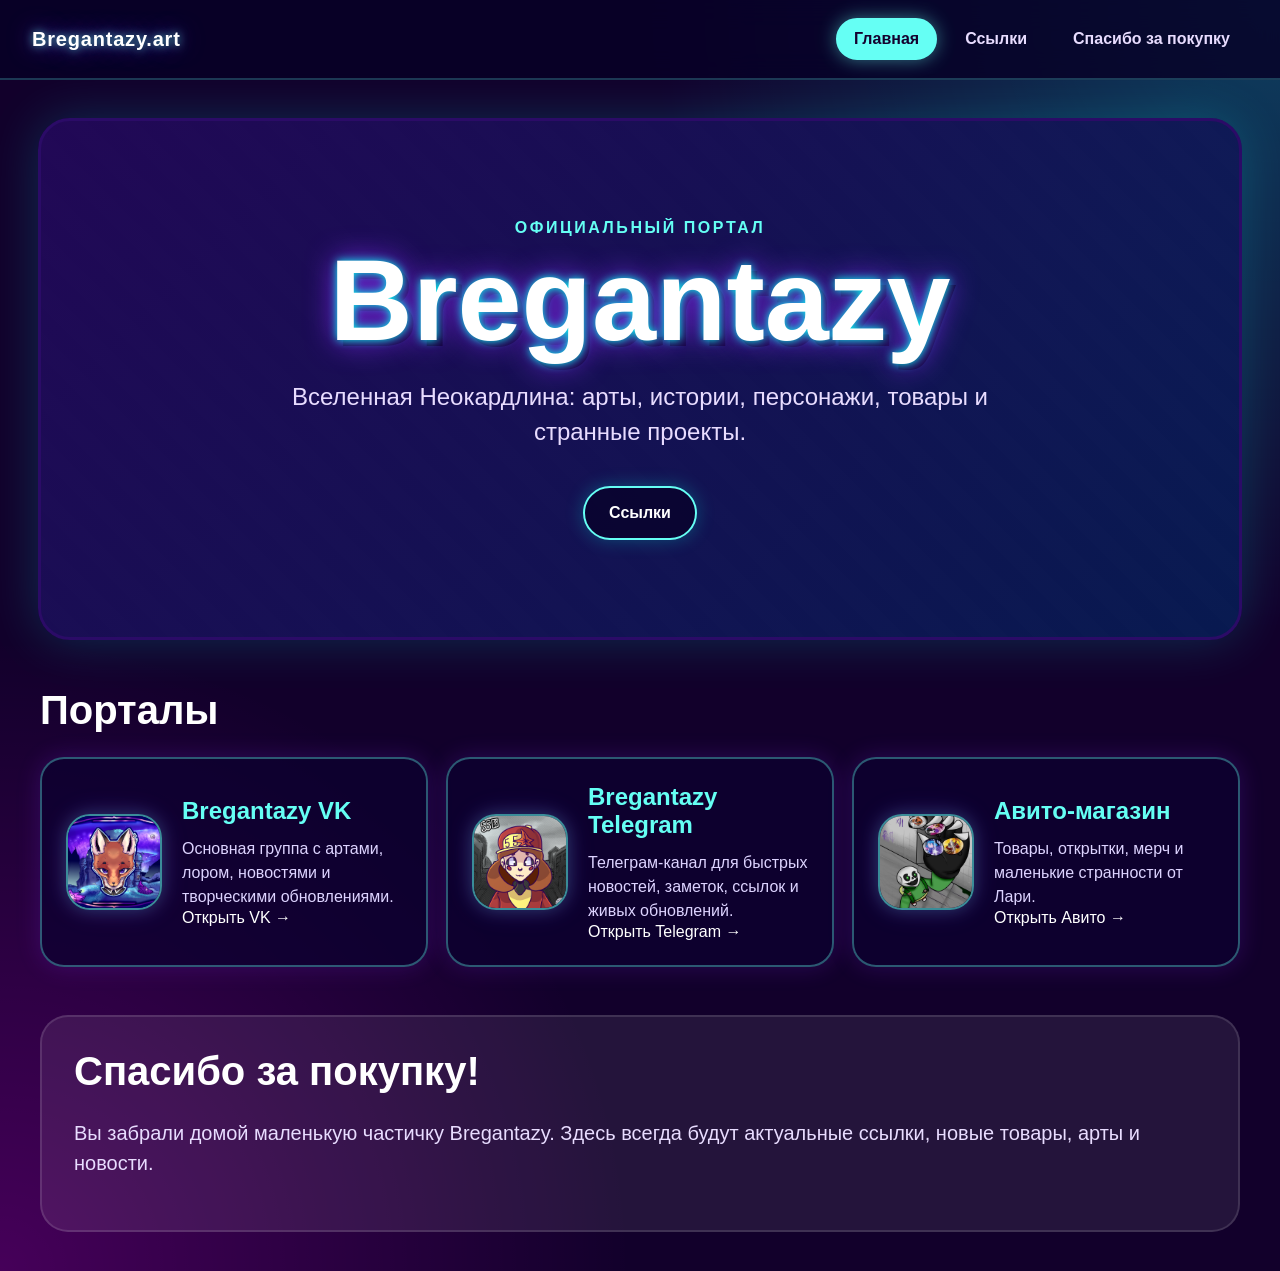
==== index.html @ 3dab78cf "Add site files" ====
<!DOCTYPE html>
<html lang="ru">
<head>
  <meta charset="UTF-8" />
  <meta name="viewport" content="width=device-width, initial-scale=1.0" />

  <title>Bregantazy.art</title>

  <link rel="stylesheet" href="style.css" />
</head>
<body>
    <header class="site-header">
  <a href="/" class="site-logo">Bregantazy.art</a>

  <nav class="site-nav" aria-label="Главная навигация">
  <a href="/" class="nav-link" data-page="home">Главная</a>
  <a href="/links/" class="nav-link" data-page="links">Ссылки</a>
  <a href="/thanks/" class="nav-link" data-page="thanks">Спасибо за покупку</a>
</nav>
</header>
  <main class="page">
    <section class="hero">
      <div class="hero-content">
        <p class="eyebrow">Официальный портал</p>

        <h1>Bregantazy</h1>

        <p class="subtitle">
          Вселенная Неокардлина: арты, истории, персонажи, товары и странные проекты.
        </p>

            <div class="buttons">
  <!--<a href="/almanac/" class="button primary">Открыть Альманах</a>-->
  <a href="/links/" class="button">Ссылки</a>
</div>
        </div>
      </div>
    </section>

    <section class="links-section">
      <h2>Порталы</h2>

      <div class="cards">
  <!-- Активные ссылки -->

  <a
    href="https://vk.com/bregantazy"
    class="card link-card"
    target="_blank"
    rel="noopener noreferrer"
  >
    <img
      src="/images/groups/bregantazy-vk.png"
      alt="Аватар группы Bregantazy VK"
      class="link-card-image"
      loading="lazy"
    />

    <div class="link-card-content">
      <h3>Bregantazy VK</h3>
      <p>Основная группа с артами, лором, новостями и творческими обновлениями.</p>
      <span class="card-action">Открыть VK →</span>
    </div>
  </a>

  <a
    href="https://t.me/bregantazy"
    class="card link-card"
    target="_blank"
    rel="noopener noreferrer"
  >
    <img
      src="/images/groups/bregantazy-tg.png"
      alt="Аватар Telegram-канала Bregantazy"
      class="link-card-image"
      loading="lazy"
    />

    <div class="link-card-content">
      <h3>Bregantazy Telegram</h3>
      <p>Телеграм-канал для быстрых новостей, заметок, ссылок и живых обновлений.</p>
      <span class="card-action">Открыть Telegram →</span>
    </div>
  </a>

  <a
    href="https://www.avito.ru/brands/e5639e336e773d61bfe0cb38af3a7798"
    class="card link-card"
    target="_blank"
    rel="noopener noreferrer"
  >
    <img
      src="/images/groups/avito-shop.png"
      alt="Аватар магазина на Авито"
      class="link-card-image"
      loading="lazy"
    />

    <div class="link-card-content">
      <h3>Авито-магазин</h3>
      <p>Товары, открытки, мерч и маленькие странности от Лари.</p>
      <span class="card-action">Открыть Авито →</span>
    </div>
  </a>

  <!--
    Будущие ссылки.
    Пока закомментированы, чтобы не отображались на сайте.

  <a href="#" class="card link-card">
    <img
      src="/images/groups/fond-tayna.png"
      alt="Аватар Фонда Тайна"
      class="link-card-image"
      loading="lazy"
    />

    <div class="link-card-content">
      <h3>Фонд Тайна</h3>
      <p>Архив аномалий, объектов, дел и полустёртых документов.</p>
      <span class="card-action">Скоро →</span>
    </div>
  </a>

  <a href="#" class="card link-card">
    <img
      src="/images/groups/pidjers-club.png"
      alt="Аватар The Pidjer’s Club"
      class="link-card-image"
      loading="lazy"
    />

    <div class="link-card-content">
      <h3>The Pidjer’s Club</h3>
      <p>Разборы игр, фильмов, сериалов и аниме в рисовательном стиле.</p>
      <span class="card-action">Скоро →</span>
    </div>
  </a>

  <a href="#" class="card link-card">
    <img
      src="/images/groups/nightmare-wanderer.png"
      alt="Аватар Блуждающего в Кошмаре"
      class="link-card-image"
      loading="lazy"
    />

    <div class="link-card-content">
      <h3>Блуждающий в Кошмаре</h3>
      <p>Философские записи, мысли, дневники и путь Странника.</p>
      <span class="card-action">Скоро →</span>
    </div>
  </a>

  <a href="#" class="card link-card">
    <img
      src="/images/groups/corridor-404.png"
      alt="Аватар Коридора 404"
      class="link-card-image"
      loading="lazy"
    />

    <div class="link-card-content">
      <h3>Коридор 404</h3>
      <p>Будущая цикличная визуальная новелла с выборами, комнатами и тайнами.</p>
      <span class="card-action">Скоро →</span>
    </div>
  </a>
  -->
</div>
    </section>

    <section class="thanks">
      <h2>Спасибо за покупку!</h2>
      <p>
        Вы забрали домой маленькую частичку Bregantazy. Здесь всегда будут актуальные ссылки,
        новые товары, арты и новости.
      </p>
    </section>
  </main>

  <script src="script.js"></script>
</body>
</html>
---- style.css ----
* {
  box-sizing: border-box;
}

body {
  margin: 0;
  font-family: Arial, sans-serif;
  color: #ffffff;
  background:
    radial-gradient(circle at top right, rgba(0, 255, 255, 0.25), transparent 35%),
    radial-gradient(circle at bottom left, rgba(255, 0, 255, 0.22), transparent 35%),
    #12002b;
}

a {
  color: inherit;
  text-decoration: none;
}
.site-header {
  position: sticky;
  top: 0;
  z-index: 100;

  display: flex;
  align-items: center;
  justify-content: space-between;
  gap: 24px;

  padding: 18px 32px;
  background: rgba(7, 0, 39, 0.82);
  border-bottom: 2px solid rgba(101, 255, 244, 0.22);
  backdrop-filter: blur(14px);
}

.site-logo {
  font-size: 20px;
  font-weight: 900;
  color: #ffffff;
  letter-spacing: 0.04em;
  text-shadow:
    0 0 10px rgba(101, 255, 244, 0.8),
    0 0 24px rgba(139, 44, 255, 0.7);
}

.site-nav {
  display: flex;
  align-items: center;
  flex-wrap: wrap;
  gap: 10px;
}

.nav-link {
  padding: 10px 16px;
  border: 2px solid transparent;
  border-radius: 999px;

  color: #e8dcff;
  font-weight: 700;

  transition:
    background 0.2s,
    border-color 0.2s,
    color 0.2s,
    transform 0.2s;
}

.nav-link:hover {
  transform: translateY(-2px);
  border-color: rgba(101, 255, 244, 0.65);
  background: rgba(101, 255, 244, 0.1);
}

.nav-link.active {
  background: #65fff4;
  color: #14002e;
  border-color: #65fff4;
  box-shadow: 0 0 18px rgba(101, 255, 244, 0.45);
}
.page {
  min-height: 100vh;
  padding: clamp(16px, 3vw, 40px);
}

.hero {
  min-height: clamp(420px, 58vh, 680px);
  display: flex;
  align-items: center;
  justify-content: center;

  padding: clamp(36px, 6vw, 90px) 24px;

  border: 3px solid #2b0b67;
  border-radius: 32px;

  background:
    linear-gradient(135deg, rgba(34, 8, 88, 0.95), rgba(6, 29, 85, 0.88)),
    repeating-linear-gradient(
      45deg,
      transparent,
      transparent 18px,
      rgba(255, 255, 255, 0.04) 18px,
      rgba(255, 255, 255, 0.04) 36px
    );

  box-shadow: 0 0 50px rgba(0, 255, 255, 0.18);
}

.hero-content {
  width: min(100%, 980px);
  text-align: center;
}

.eyebrow {
  margin: 0 0 12px;
  color: #65fff4;
  text-transform: uppercase;
  letter-spacing: 0.16em;
  font-weight: 700;
}

h1 {
  margin: 0;
  font-size: clamp(56px, 9vw, 120px);
  line-height: 0.9;
  color: #ffffff;
  text-shadow:
    0 0 10px #00fff0,
    0 0 30px #8b2cff,
    6px 6px 0 #09002d;
}

.subtitle {
  margin: 28px auto 0;
  max-width: 760px;
  font-size: 24px;
  line-height: 1.45;
  color: #e8dcff;
}

.buttons {
  margin-top: 36px;
  display: flex;
  justify-content: center;
  flex-wrap: wrap;
  gap: 16px;
}

.button {
  padding: 16px 24px;
  border: 2px solid #65fff4;
  border-radius: 999px;
  background: rgba(7, 0, 39, 0.75);
  color: #ffffff;
  font-weight: 700;
  box-shadow: 0 0 18px rgba(0, 255, 240, 0.25);
  transition: transform 0.2s, background 0.2s;
}

.button:hover {
  transform: translateY(-3px);
  background: rgba(101, 255, 244, 0.15);
}

.button.primary {
  background: #65fff4;
  color: #14002e;
}

.links-section,
.thanks {
  max-width: 1200px;
  margin: 48px auto 0;
}

h2 {
  font-size: 40px;
  margin: 0 0 24px;
}

.cards {
  display: grid;
  grid-template-columns: repeat(auto-fit, minmax(260px, 1fr));
  gap: 18px;
}

.card {
  min-height: 170px;
  padding: 24px;
  border: 2px solid rgba(101, 255, 244, 0.35);
  border-radius: 24px;
  background: rgba(12, 0, 48, 0.72);
  box-shadow: 0 0 24px rgba(139, 44, 255, 0.2);
  transition: transform 0.2s, border-color 0.2s;
}

.card:hover {
  transform: translateY(-5px);
  border-color: #65fff4;
}

.card h3 {
  margin: 0 0 12px;
  color: #65fff4;
  font-size: 24px;
}

.card p {
  margin: 0;
  color: #ddd3ff;
  line-height: 1.5;
}

.thanks {
  padding: 32px;
  border-radius: 28px;
  background: rgba(255, 255, 255, 0.08);
  border: 2px solid rgba(255, 255, 255, 0.12);
}

.thanks p {
  font-size: 20px;
  line-height: 1.5;
  color: #e8dcff;
}

@media (max-width: 700px) {
  .page {
    padding: 16px;
  }

  .subtitle {
    font-size: 18px;
  }

  h2 {
    font-size: 32px;
  }

}
  .small-hero {
  min-height: 45vh;
}

.small-hero h1 {
  font-size: clamp(48px, 8vw, 100px);
}
.thank-you-page {
  max-width: 900px;
}

.thank-you-page p + p {
  margin-top: 18px;
}
@media (max-width: 700px) {
  .site-header {
    align-items: flex-start;
    flex-direction: column;
    padding: 16px;
  }

  .site-nav {
    width: 100%;
  }

  .nav-link {
    font-size: 14px;
    padding: 9px 12px;
  }
}
.almanac-section {
  max-width: 1200px;
  margin: 48px auto 0;
}

.section-head {
  display: flex;
  align-items: end;
  justify-content: space-between;
  gap: 24px;
  margin-bottom: 24px;
}

.section-head p {
  margin: 0;
  color: #ddd3ff;
  font-size: 18px;
}

.search-input {
  width: min(100%, 360px);
  padding: 14px 18px;
  border: 2px solid rgba(101, 255, 244, 0.45);
  border-radius: 999px;
  outline: none;

  background: rgba(7, 0, 39, 0.72);
  color: #ffffff;
  font-size: 16px;
  font-weight: 700;

  box-shadow: 0 0 18px rgba(0, 255, 240, 0.12);
}

.search-input::placeholder {
  color: rgba(232, 220, 255, 0.65);
}

.search-input:focus {
  border-color: #65fff4;
  box-shadow: 0 0 24px rgba(101, 255, 244, 0.28);
}

.almanac-grid {
  display: grid;
  grid-template-columns: repeat(auto-fit, minmax(280px, 1fr));
  gap: 18px;
}

.almanac-card {
  min-height: 260px;
  padding: 24px;
  border: 2px solid rgba(101, 255, 244, 0.35);
  border-radius: 26px;

  background:
    linear-gradient(160deg, rgba(18, 0, 62, 0.94), rgba(39, 7, 91, 0.76)),
    rgba(12, 0, 48, 0.72);

  box-shadow:
    0 0 28px rgba(139, 44, 255, 0.18),
    inset 0 0 22px rgba(101, 255, 244, 0.04);

  transition:
    transform 0.2s,
    border-color 0.2s,
    box-shadow 0.2s;
}

.almanac-card:hover {
  transform: translateY(-5px);
  border-color: #65fff4;
  box-shadow:
    0 0 34px rgba(101, 255, 244, 0.2),
    0 0 30px rgba(139, 44, 255, 0.18);
}

.card-topline {
  display: flex;
  justify-content: space-between;
  gap: 12px;
  margin-bottom: 18px;

  color: #65fff4;
  font-size: 13px;
  font-weight: 900;
  text-transform: uppercase;
  letter-spacing: 0.08em;
}

.almanac-card h3 {
  margin: 0 0 14px;
  font-size: 28px;
  color: #ffffff;
}

.almanac-card p {
  margin: 0;
  color: #ddd3ff;
  line-height: 1.55;
}

.tags {
  display: flex;
  flex-wrap: wrap;
  gap: 8px;
  margin-top: 22px;
}

.tag {
  padding: 7px 10px;
  border-radius: 999px;
  background: rgba(101, 255, 244, 0.12);
  border: 1px solid rgba(101, 255, 244, 0.35);
  color: #bffffa;
  font-size: 13px;
  font-weight: 700;
}

.error-message {
  padding: 24px;
  border: 2px solid rgba(255, 100, 160, 0.45);
  border-radius: 20px;
  background: rgba(80, 0, 45, 0.45);
  color: #ffd7e8;
}

@media (max-width: 700px) {
  .section-head {
    align-items: stretch;
    flex-direction: column;
  }

  .search-input {
    width: 100%;
  }
}
.link-card {
  display: grid;
  grid-template-columns: 96px 1fr;
  align-items: center;
  gap: 20px;
}

.link-card-image {
  width: 96px;
  height: 96px;
  border-radius: 24px;
  object-fit: cover;

  border: 2px solid rgba(101, 255, 244, 0.55);
  background: rgba(7, 0, 39, 0.72);

  box-shadow:
    0 0 18px rgba(101, 255, 244, 0.22),
    0 0 28px rgba(139, 44, 255, 0.18);
}

.link-card-content h3 {
  margin-top: 0;
}

@media (max-width: 700px) {
  .link-card {
    grid-template-columns: 1fr;
    text-align: center;
    justify-items: center;
  }

  .link-card-image {
    width: 112px;
    height: 112px;
  }
}
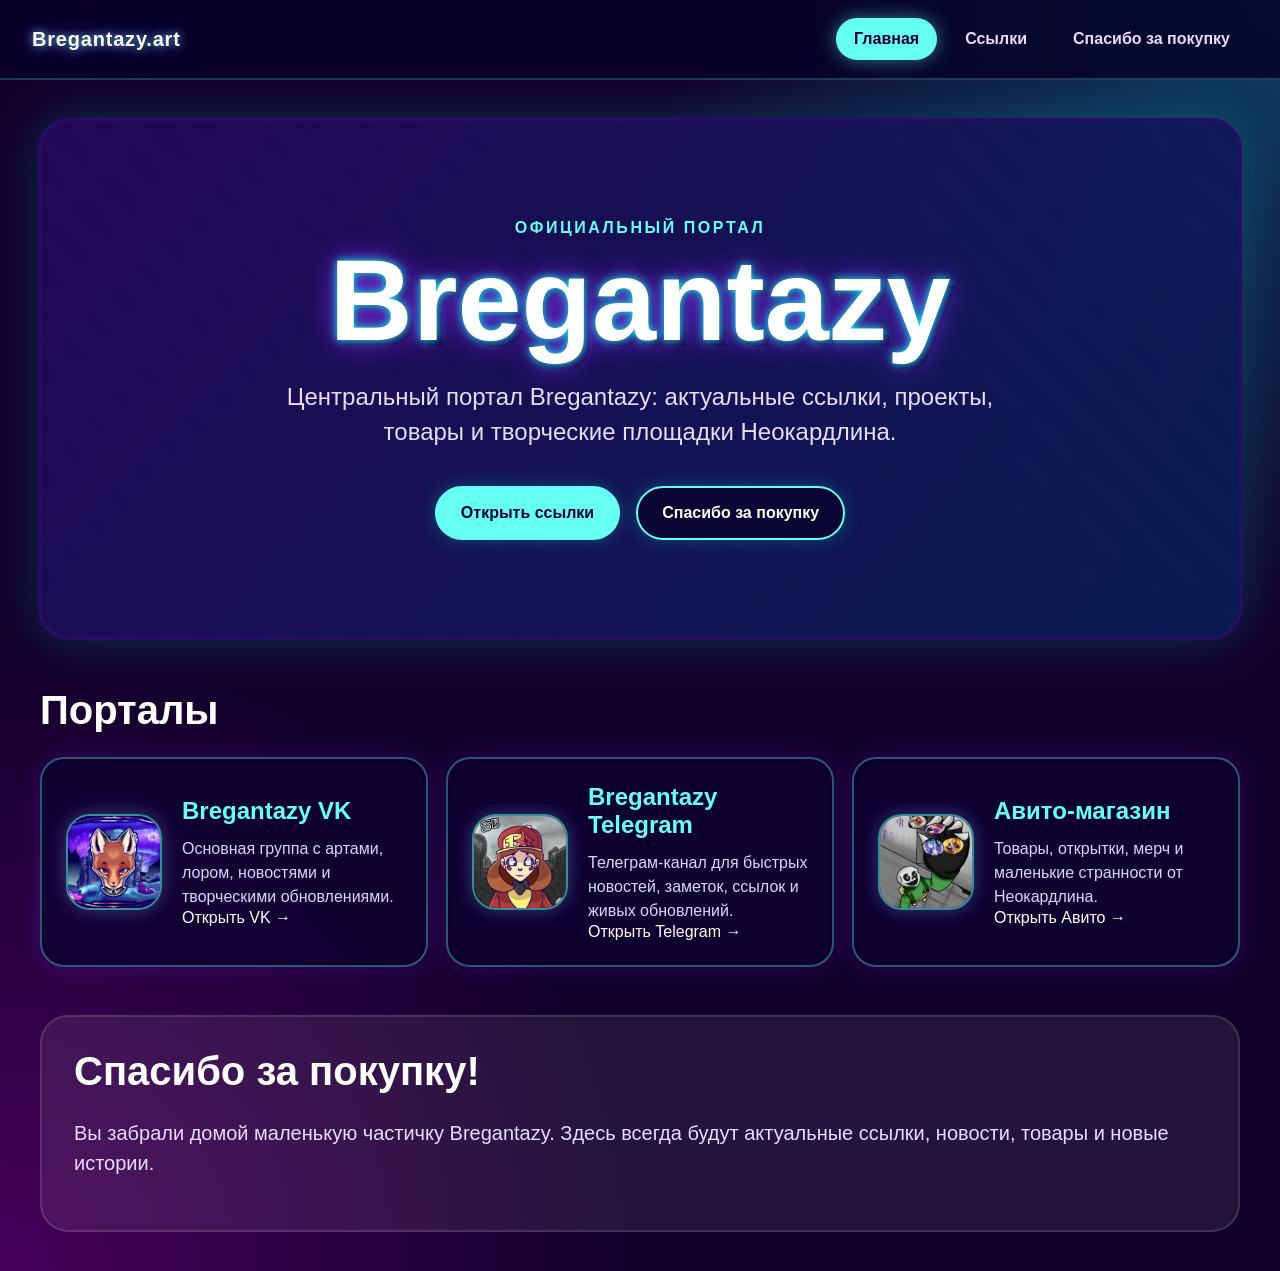
==== commit fa105d6e: "Fix1" ====
--- a/index.html
+++ b/index.html
@@ -9,15 +9,16 @@
   <link rel="stylesheet" href="style.css" />
 </head>
 <body>
-    <header class="site-header">
-  <a href="/" class="site-logo">Bregantazy.art</a>
+  <header class="site-header">
+    <a href="./" class="site-logo">Bregantazy.art</a>
 
-  <nav class="site-nav" aria-label="Главная навигация">
-  <a href="/" class="nav-link" data-page="home">Главная</a>
-  <a href="/links/" class="nav-link" data-page="links">Ссылки</a>
-  <a href="/thanks/" class="nav-link" data-page="thanks">Спасибо за покупку</a>
-</nav>
-</header>
+    <nav class="site-nav" aria-label="Главная навигация">
+      <a href="./" class="nav-link" data-page="home">Главная</a>
+      <a href="links/" class="nav-link" data-page="links">Ссылки</a>
+      <a href="thanks/" class="nav-link" data-page="thanks">Спасибо за покупку</a>
+    </nav>
+  </header>
+
   <main class="page">
     <section class="hero">
       <div class="hero-content">
@@ -26,13 +27,12 @@
         <h1>Bregantazy</h1>
 
         <p class="subtitle">
-          Вселенная Неокардлина: арты, истории, персонажи, товары и странные проекты.
+          Центральный портал Bregantazy: актуальные ссылки, проекты, товары и творческие площадки Неокардлина.
         </p>
 
-            <div class="buttons">
-  <!--<a href="/almanac/" class="button primary">Открыть Альманах</a>-->
-  <a href="/links/" class="button">Ссылки</a>
-</div>
+        <div class="buttons">
+          <a href="links/" class="button primary">Открыть ссылки</a>
+          <a href="thanks/" class="button">Спасибо за покупку</a>
         </div>
       </div>
     </section>
@@ -41,140 +41,74 @@
       <h2>Порталы</h2>
 
       <div class="cards">
-  <!-- Активные ссылки -->
+        <a
+          href="https://vk.com/bregantazy"
+          class="card link-card"
+          target="_blank"
+          rel="noopener noreferrer"
+        >
+          <img
+            src="images/groups/bregantazy-vk.png"
+            alt="Аватар группы Bregantazy VK"
+            class="link-card-image"
+            loading="lazy"
+          />
 
-  <a
-    href="https://vk.com/bregantazy"
-    class="card link-card"
-    target="_blank"
-    rel="noopener noreferrer"
-  >
-    <img
-      src="/images/groups/bregantazy-vk.png"
-      alt="Аватар группы Bregantazy VK"
-      class="link-card-image"
-      loading="lazy"
-    />
+          <div class="link-card-content">
+            <h3>Bregantazy VK</h3>
+            <p>Основная группа с артами, лором, новостями и творческими обновлениями.</p>
+            <span class="card-action">Открыть VK →</span>
+          </div>
+        </a>
 
-    <div class="link-card-content">
-      <h3>Bregantazy VK</h3>
-      <p>Основная группа с артами, лором, новостями и творческими обновлениями.</p>
-      <span class="card-action">Открыть VK →</span>
-    </div>
-  </a>
+        <a
+          href="https://t.me/bregantazy"
+          class="card link-card"
+          target="_blank"
+          rel="noopener noreferrer"
+        >
+          <img
+            src="images/groups/bregantazy-tg.png"
+            alt="Аватар Telegram-канала Bregantazy"
+            class="link-card-image"
+            loading="lazy"
+          />
 
-  <a
-    href="https://t.me/bregantazy"
-    class="card link-card"
-    target="_blank"
-    rel="noopener noreferrer"
-  >
-    <img
-      src="/images/groups/bregantazy-tg.png"
-      alt="Аватар Telegram-канала Bregantazy"
-      class="link-card-image"
-      loading="lazy"
-    />
+          <div class="link-card-content">
+            <h3>Bregantazy Telegram</h3>
+            <p>Телеграм-канал для быстрых новостей, заметок, ссылок и живых обновлений.</p>
+            <span class="card-action">Открыть Telegram →</span>
+          </div>
+        </a>
 
-    <div class="link-card-content">
-      <h3>Bregantazy Telegram</h3>
-      <p>Телеграм-канал для быстрых новостей, заметок, ссылок и живых обновлений.</p>
-      <span class="card-action">Открыть Telegram →</span>
-    </div>
-  </a>
+        <a
+          href="https://www.avito.ru/brands/e5639e336e773d61bfe0cb38af3a7798"
+          class="card link-card"
+          target="_blank"
+          rel="noopener noreferrer"
+        >
+          <img
+            src="images/groups/avito-shop.png"
+            alt="Аватар магазина на Авито"
+            class="link-card-image"
+            loading="lazy"
+          />
 
-  <a
-    href="https://www.avito.ru/brands/e5639e336e773d61bfe0cb38af3a7798"
-    class="card link-card"
-    target="_blank"
-    rel="noopener noreferrer"
-  >
-    <img
-      src="/images/groups/avito-shop.png"
-      alt="Аватар магазина на Авито"
-      class="link-card-image"
-      loading="lazy"
-    />
-
-    <div class="link-card-content">
-      <h3>Авито-магазин</h3>
-      <p>Товары, открытки, мерч и маленькие странности от Лари.</p>
-      <span class="card-action">Открыть Авито →</span>
-    </div>
-  </a>
-
-  <!--
-    Будущие ссылки.
-    Пока закомментированы, чтобы не отображались на сайте.
-
-  <a href="#" class="card link-card">
-    <img
-      src="/images/groups/fond-tayna.png"
-      alt="Аватар Фонда Тайна"
-      class="link-card-image"
-      loading="lazy"
-    />
-
-    <div class="link-card-content">
-      <h3>Фонд Тайна</h3>
-      <p>Архив аномалий, объектов, дел и полустёртых документов.</p>
-      <span class="card-action">Скоро →</span>
-    </div>
-  </a>
-
-  <a href="#" class="card link-card">
-    <img
-      src="/images/groups/pidjers-club.png"
-      alt="Аватар The Pidjer’s Club"
-      class="link-card-image"
-      loading="lazy"
-    />
-
-    <div class="link-card-content">
-      <h3>The Pidjer’s Club</h3>
-      <p>Разборы игр, фильмов, сериалов и аниме в рисовательном стиле.</p>
-      <span class="card-action">Скоро →</span>
-    </div>
-  </a>
-
-  <a href="#" class="card link-card">
-    <img
-      src="/images/groups/nightmare-wanderer.png"
-      alt="Аватар Блуждающего в Кошмаре"
-      class="link-card-image"
-      loading="lazy"
-    />
-
-    <div class="link-card-content">
-      <h3>Блуждающий в Кошмаре</h3>
-      <p>Философские записи, мысли, дневники и путь Странника.</p>
-      <span class="card-action">Скоро →</span>
-    </div>
-  </a>
-
-  <a href="#" class="card link-card">
-    <img
-      src="/images/groups/corridor-404.png"
-      alt="Аватар Коридора 404"
-      class="link-card-image"
-      loading="lazy"
-    />
-
-    <div class="link-card-content">
-      <h3>Коридор 404</h3>
-      <p>Будущая цикличная визуальная новелла с выборами, комнатами и тайнами.</p>
-      <span class="card-action">Скоро →</span>
-    </div>
-  </a>
-  -->
-</div>
+          <div class="link-card-content">
+            <h3>Авито-магазин</h3>
+            <p>Товары, открытки, мерч и маленькие странности от Неокардлина.</p>
+            <span class="card-action">Открыть Авито →</span>
+          </div>
+        </a>
+      </div>
     </section>
 
     <section class="thanks">
       <h2>Спасибо за покупку!</h2>
+
       <p>
-        Вы забрали домой маленькую частичку Bregantazy. Здесь всегда будут актуальные ссылки,
-        новые товары, арты и новости.
+        Вы забрали домой маленькую частичку Bregantazy.
+        Здесь всегда будут актуальные ссылки, новости, товары и новые истории.
       </p>
     </section>
   </main>
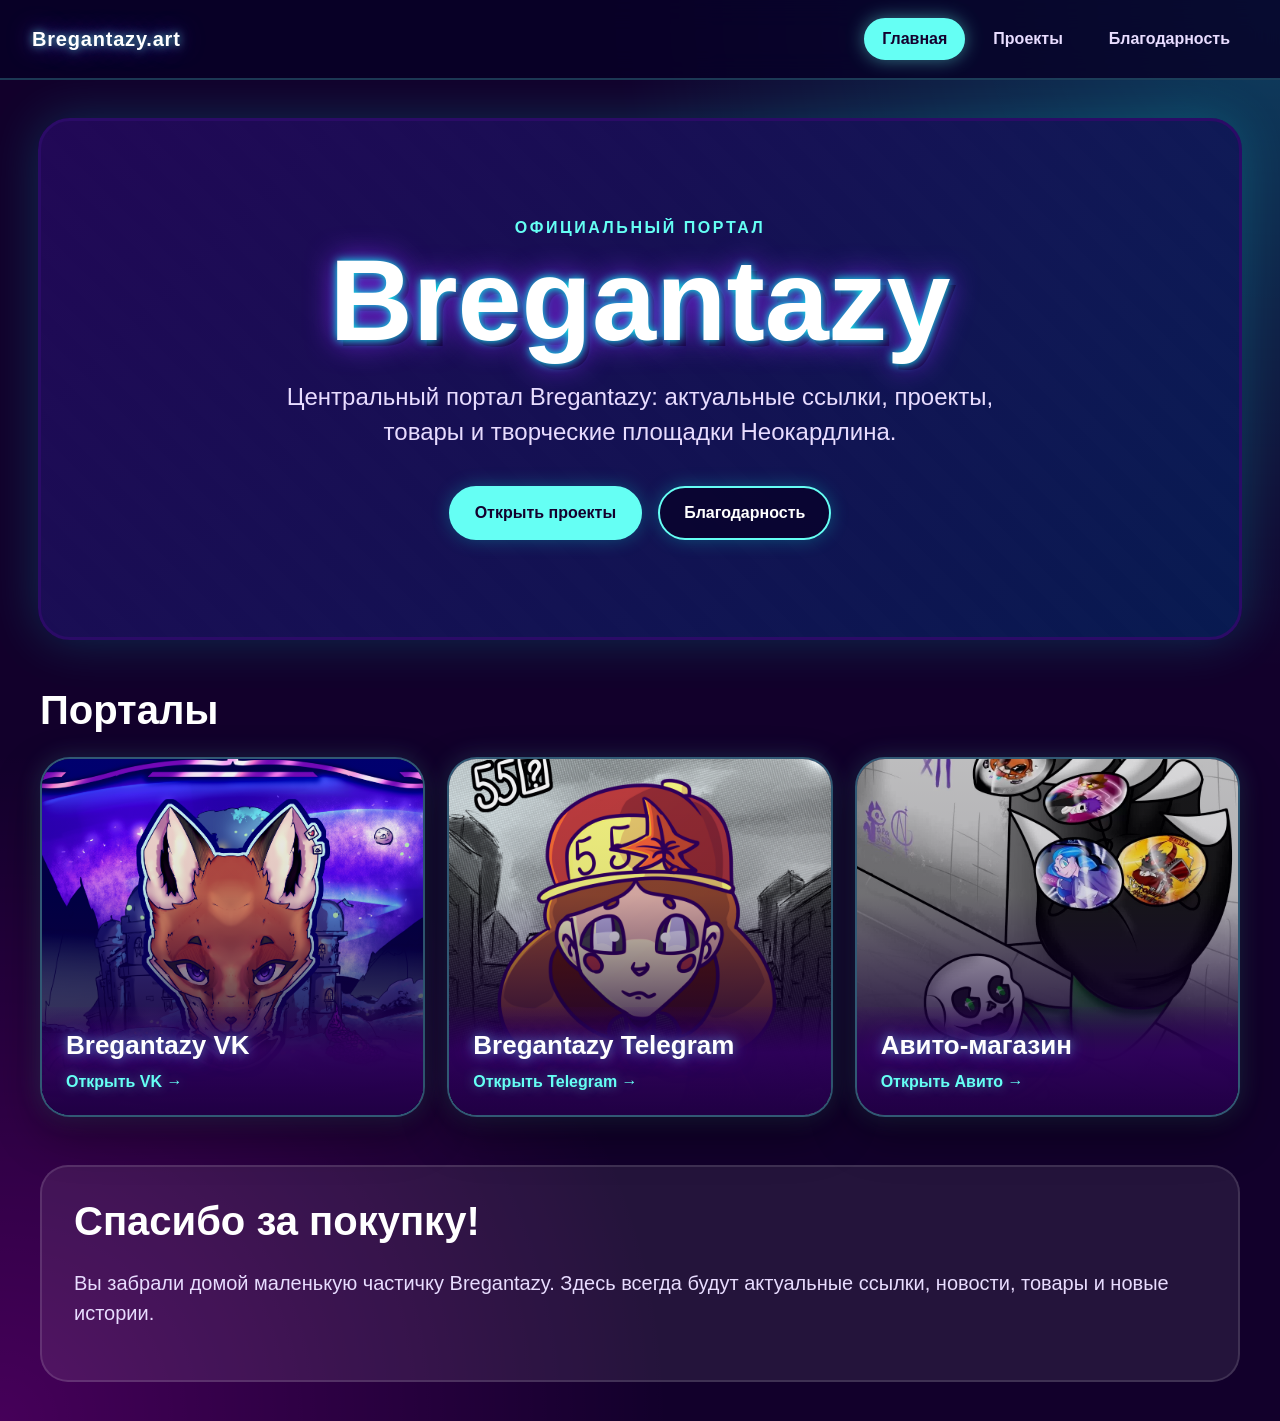
==== commit 4962cc5b: "Update1" ====
--- a/index.html
+++ b/index.html
@@ -13,9 +13,9 @@
     <a href="./" class="site-logo">Bregantazy.art</a>
 
     <nav class="site-nav" aria-label="Главная навигация">
-      <a href="./" class="nav-link" data-page="home">Главная</a>
-      <a href="links/" class="nav-link" data-page="links">Ссылки</a>
-      <a href="thanks/" class="nav-link" data-page="thanks">Спасибо за покупку</a>
+      <a href="../" class="nav-link" data-page="home">Главная</a>
+      <a href="../links/" class="nav-link" data-page="links">Проекты</a>
+      <a href="../thanks/" class="nav-link" data-page="thanks">Благодарность</a>
     </nav>
   </header>
 
@@ -31,8 +31,8 @@
         </p>
 
         <div class="buttons">
-          <a href="links/" class="button primary">Открыть ссылки</a>
-          <a href="thanks/" class="button">Спасибо за покупку</a>
+          <a href="links/" class="button primary">Открыть проекты</a>
+          <a href="thanks/" class="button">Благодарность</a>
         </div>
       </div>
     </section>
--- a/style.css
+++ b/style.css
@@ -440,4 +440,190 @@
     width: 112px;
     height: 112px;
   }
+}
+.cards {
+  display: grid;
+  grid-template-columns: repeat(auto-fit, minmax(260px, 1fr));
+  gap: 22px;
+  align-items: stretch;
+}
+
+.link-card {
+  position: relative;
+  display: block;
+  min-height: 360px;
+  padding: 0;
+  overflow: hidden;
+
+  border-radius: 30px;
+  border: 2px solid rgba(101, 255, 244, 0.35);
+
+  background: #16002f;
+
+  box-shadow:
+    0 18px 45px rgba(0, 0, 0, 0.35),
+    0 0 24px rgba(101, 255, 244, 0.16);
+
+  transition:
+    transform 0.25s ease,
+    border-color 0.25s ease,
+    box-shadow 0.25s ease;
+}
+
+.link-card:hover {
+  transform: translateY(-8px);
+  border-color: rgba(101, 255, 244, 0.85);
+
+  box-shadow:
+    0 24px 60px rgba(0, 0, 0, 0.42),
+    0 0 36px rgba(101, 255, 244, 0.28),
+    0 0 52px rgba(255, 92, 255, 0.14);
+}
+
+.link-card-image {
+  position: absolute;
+  inset: 0;
+
+  width: 100%;
+  height: 100%;
+
+  object-fit: cover;
+  border: 0;
+  border-radius: 0;
+
+  filter: saturate(1.08) contrast(1.05);
+  transform: scale(1.02);
+
+  transition:
+    transform 0.35s ease,
+    filter 0.35s ease;
+}
+
+.link-card:hover .link-card-image {
+  transform: scale(1.08);
+  filter: saturate(1.18) contrast(1.08) brightness(0.82);
+}
+
+.link-card::before {
+  content: "";
+  position: absolute;
+  inset: 0;
+  z-index: 1;
+
+  background:
+    linear-gradient(
+      180deg,
+      rgba(6, 0, 28, 0.05) 0%,
+      rgba(6, 0, 28, 0.12) 38%,
+      rgba(22, 0, 54, 0.82) 78%,
+      rgba(22, 0, 54, 0.98) 100%
+    );
+
+  pointer-events: none;
+}
+
+.link-card-content {
+  position: absolute;
+  left: 0;
+  right: 0;
+  bottom: 0;
+  z-index: 2;
+
+  padding: 24px;
+
+  background:
+    linear-gradient(
+      180deg,
+      rgba(65, 0, 110, 0.08),
+      rgba(48, 0, 94, 0.86) 42%,
+      rgba(32, 0, 68, 0.98)
+    );
+
+
+
+  transition:
+    padding 0.25s ease,
+    background 0.25s ease;
+}
+
+.link-card h3 {
+  margin: 0;
+
+  color: #ffffff;
+  font-size: 26px;
+  line-height: 1.1;
+
+  text-shadow:
+    0 0 12px rgba(101, 255, 244, 0.55),
+    0 0 22px rgba(139, 44, 255, 0.55);
+}
+
+.link-card p {
+  max-height: 0;
+  margin: 0;
+
+  overflow: hidden;
+  opacity: 0;
+
+  color: #eee4ff;
+  line-height: 1.5;
+
+  transform: translateY(10px);
+
+  transition:
+    max-height 0.3s ease,
+    opacity 0.25s ease,
+    margin 0.25s ease,
+    transform 0.25s ease;
+}
+
+.link-card .card-action {
+  display: inline-flex;
+  margin-top: 14px;
+
+  color: #65fff4;
+  font-weight: 900;
+
+  text-shadow: 0 0 12px rgba(101, 255, 244, 0.45);
+}
+
+.link-card:hover .link-card-content {
+  padding-bottom: 28px;
+
+  background:
+    linear-gradient(
+      180deg,
+      rgba(65, 0, 110, 0.22),
+      rgba(48, 0, 94, 0.94) 34%,
+      rgba(20, 0, 48, 1)
+    );
+}
+
+.link-card:hover p {
+  max-height: 140px;
+  margin-top: 14px;
+  opacity: 1;
+  transform: translateY(0);
+}
+
+/* На телефоне hover нет, поэтому описание лучше показывать сразу */
+@media (max-width: 700px) {
+  .link-card {
+    min-height: 420px;
+  }
+
+  .link-card p {
+    max-height: 160px;
+    margin-top: 14px;
+    opacity: 1;
+    transform: none;
+  }
+
+  .link-card-content {
+    padding: 22px;
+  }
+
+  .link-card h3 {
+    font-size: 24px;
+  }
 }
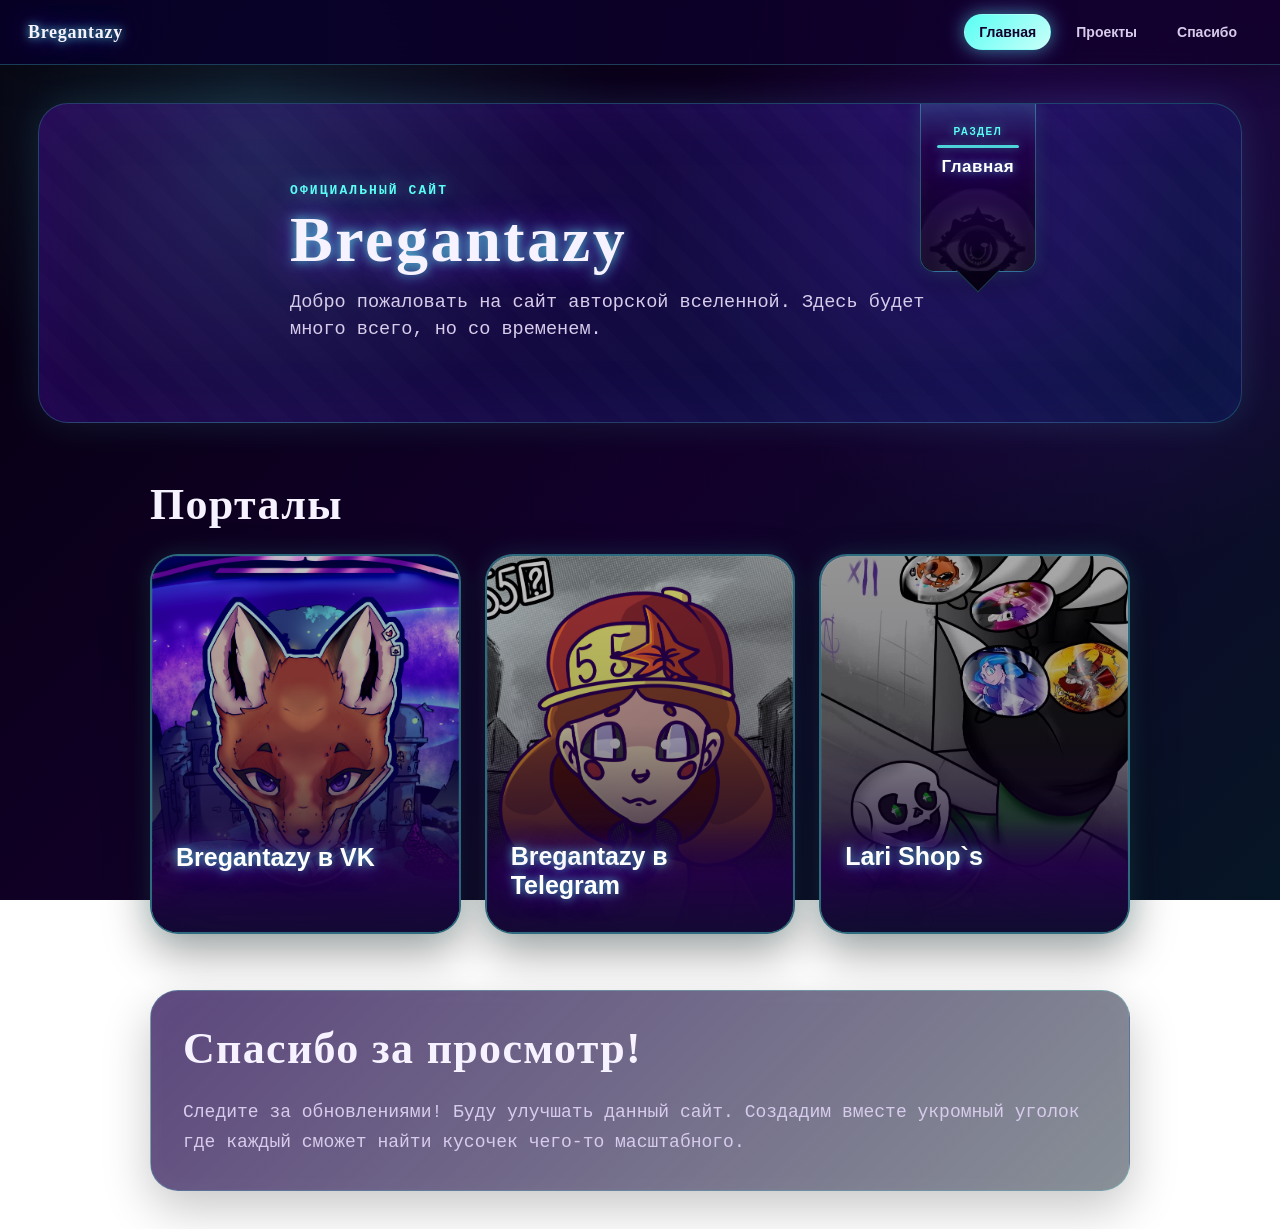
==== commit ded08b41: "Update 2" ====
--- a/index.html
+++ b/index.html
@@ -10,31 +10,46 @@
 </head>
 <body>
   <header class="site-header">
-    <a href="./" class="site-logo">Bregantazy.art</a>
+    <a href="./" class="site-logo">Bregantazy</a>
 
     <nav class="site-nav" aria-label="Главная навигация">
       <a href="../" class="nav-link" data-page="home">Главная</a>
       <a href="../links/" class="nav-link" data-page="links">Проекты</a>
-      <a href="../thanks/" class="nav-link" data-page="thanks">Благодарность</a>
+      <a href="../thanks/" class="nav-link" data-page="thanks">Спасибо</a>
     </nav>
   </header>
 
   <main class="page">
     <section class="hero">
-      <div class="hero-content">
-        <p class="eyebrow">Официальный портал</p>
+      <div class="archive-text">
+        <p class="eyebrow">Официальный сайт</p>
 
         <h1>Bregantazy</h1>
 
         <p class="subtitle">
-          Центральный портал Bregantazy: актуальные ссылки, проекты, товары и творческие площадки Неокардлина.
+          Добро пожаловать на сайт авторской вселенной. Здесь будет много всего, но со временем. 
         </p>
 
-        <div class="buttons">
+        <!--<div class="buttons">
           <a href="links/" class="button primary">Открыть проекты</a>
           <a href="thanks/" class="button">Благодарность</a>
-        </div>
+        </div>-->
       </div>
+      
+  <div class="hero-bookmark">
+    <span>Раздел</span>
+
+    <div class="bookmark-line"></div>
+
+    <strong>Главная</strong>
+
+  <div class="bookmark-eye-mask" aria-hidden="true">
+    <img
+      src="/images/ui/bookmark-eye-4.png"
+      alt=""
+      class="bookmark-eye"
+    />
+</div>
     </section>
 
     <section class="links-section">
@@ -55,8 +70,8 @@
           />
 
           <div class="link-card-content">
-            <h3>Bregantazy VK</h3>
-            <p>Основная группа с артами, лором, новостями и творческими обновлениями.</p>
+            <h3>Bregantazy в VK</h3>
+            <p>Основная группа. В которой более 500 разных артов вселенной.</p>
             <span class="card-action">Открыть VK →</span>
           </div>
         </a>
@@ -75,8 +90,8 @@
           />
 
           <div class="link-card-content">
-            <h3>Bregantazy Telegram</h3>
-            <p>Телеграм-канал для быстрых новостей, заметок, ссылок и живых обновлений.</p>
+            <h3>Bregantazy в Telegram</h3>
+            <p>ТГК вселенной, со своими эксклюзивами и подачей.</p>
             <span class="card-action">Открыть Telegram →</span>
           </div>
         </a>
@@ -95,8 +110,8 @@
           />
 
           <div class="link-card-content">
-            <h3>Авито-магазин</h3>
-            <p>Товары, открытки, мерч и маленькие странности от Неокардлина.</p>
+            <h3>Lari Shop`s</h3>
+            <p>Авито от автора. Мерч, личные вещи, коллекции.</p>
             <span class="card-action">Открыть Авито →</span>
           </div>
         </a>
@@ -104,11 +119,10 @@
     </section>
 
     <section class="thanks">
-      <h2>Спасибо за покупку!</h2>
+      <h2>Спасибо за просмотр!</h2>
 
       <p>
-        Вы забрали домой маленькую частичку Bregantazy.
-        Здесь всегда будут актуальные ссылки, новости, товары и новые истории.
+       Следите за обновлениями! Буду улучшать данный сайт. Создадим вместе укромный уголок где каждый сможет найти кусочек чего-то масштабного.
       </p>
     </section>
   </main>
--- a/style.css
+++ b/style.css
@@ -1,21 +1,92 @@
+/* =========================
+   Bregantazy.art clean style
+   60 / 30 / 10 color system
+========================= */
+
 * {
   box-sizing: border-box;
 }
 
+:root {
+  /* 60%: основа сайта */
+  --color-main-950: #04000c;
+  --color-main-900: #080014;
+  --color-main-800: #12002b;
+  --color-main-700: #22004a;
+
+  /* 30%: вторичный космический слой */
+  --color-secondary-900: #061625;
+  --color-secondary-800: #08283d;
+  --color-secondary-700: #0b3f5a;
+
+  /* 10%: акцент */
+  --color-accent: #59fff4;
+  --color-accent-soft: rgba(89, 255, 244, 0.36);
+  --color-accent-ghost: rgba(89, 255, 244, 0.12);
+  --color-accent-dark: #159b9f;
+
+  /* редкий декоративный акцент */
+  --color-gold: #ffd36a;
+
+  /* текст */
+  --text-main: #f7f2ff;
+  --text-soft: #d8ccec;
+  --text-muted: #9f91ba;
+
+  /* шрифты */
+  --font-ui: "Bahnschrift", "Segoe UI", Arial, sans-serif;
+  --font-archive: "Courier New", "Consolas", monospace;
+  --font-title: "Bahnschrift", "Georgia", serif;
+}
+
+html {
+  scroll-behavior: smooth;
+}
+
 body {
   margin: 0;
-  font-family: Arial, sans-serif;
-  color: #ffffff;
+  min-height: 100vh;
+
+  font-family: var(--font-ui);
+  color: var(--text-main);
+
   background:
-    radial-gradient(circle at top right, rgba(0, 255, 255, 0.25), transparent 35%),
-    radial-gradient(circle at bottom left, rgba(255, 0, 255, 0.22), transparent 35%),
-    #12002b;
+    radial-gradient(circle at 20% 10%, rgba(89, 255, 244, 0.12), transparent 28%),
+    radial-gradient(circle at 85% 20%, rgba(125, 48, 255, 0.18), transparent 30%),
+    linear-gradient(
+      135deg,
+      var(--color-main-950),
+      var(--color-main-800) 54%,
+      var(--color-secondary-900)
+    );
+
+  background-attachment: fixed;
+}
+
+body::before {
+  content: "";
+  position: fixed;
+  inset: 0;
+  pointer-events: none;
+
+  opacity: 0.18;
+  background-image:
+    linear-gradient(rgba(89, 255, 244, 0.045) 1px, transparent 1px),
+    linear-gradient(90deg, rgba(89, 255, 244, 0.045) 1px, transparent 1px);
+  background-size: 44px 44px;
+
+  mask-image: radial-gradient(circle at center, black, transparent 78%);
 }
 
 a {
   color: inherit;
   text-decoration: none;
 }
+
+/* =========================
+   Header
+========================= */
+
 .site-header {
   position: sticky;
   top: 0;
@@ -26,20 +97,32 @@
   justify-content: space-between;
   gap: 24px;
 
-  padding: 18px 32px;
-  background: rgba(7, 0, 39, 0.82);
-  border-bottom: 2px solid rgba(101, 255, 244, 0.22);
+  padding: 14px 28px;
+
+  background:
+    linear-gradient(
+      90deg,
+      rgba(7, 0, 39, 0.92),
+      rgba(18, 0, 43, 0.82)
+    );
+
+  border-bottom: 1px solid rgba(89, 255, 244, 0.24);
   backdrop-filter: blur(14px);
+
+  box-shadow: 0 10px 32px rgba(0, 0, 0, 0.28);
 }
 
 .site-logo {
-  font-size: 20px;
+  font-family: var(--font-title);
+  font-size: 18px;
   font-weight: 900;
-  color: #ffffff;
   letter-spacing: 0.04em;
+
+  color: var(--text-main);
+
   text-shadow:
-    0 0 10px rgba(101, 255, 244, 0.8),
-    0 0 24px rgba(139, 44, 255, 0.7);
+    0 0 10px rgba(89, 255, 244, 0.85),
+    0 0 24px rgba(125, 48, 255, 0.75);
 }
 
 .site-nav {
@@ -50,419 +133,305 @@
 }
 
 .nav-link {
-  padding: 10px 16px;
-  border: 2px solid transparent;
+  padding: 9px 14px;
+
+  border: 1px solid transparent;
   border-radius: 999px;
 
-  color: #e8dcff;
-  font-weight: 700;
+  color: var(--text-soft);
+  font-size: 14px;
+  font-weight: 800;
 
   transition:
-    background 0.2s,
-    border-color 0.2s,
-    color 0.2s,
-    transform 0.2s;
+    transform 0.2s ease,
+    background 0.2s ease,
+    border-color 0.2s ease,
+    color 0.2s ease;
 }
 
 .nav-link:hover {
   transform: translateY(-2px);
-  border-color: rgba(101, 255, 244, 0.65);
-  background: rgba(101, 255, 244, 0.1);
+  border-color: var(--color-accent-soft);
+  background: var(--color-accent-ghost);
+  color: #ffffff;
 }
 
 .nav-link.active {
-  background: #65fff4;
-  color: #14002e;
-  border-color: #65fff4;
-  box-shadow: 0 0 18px rgba(101, 255, 244, 0.45);
-}
+  background: linear-gradient(135deg, var(--color-accent), #c9fff9);
+  color: #13002d;
+  border-color: transparent;
+
+  box-shadow:
+    0 0 18px rgba(89, 255, 244, 0.48),
+    0 0 34px rgba(125, 48, 255, 0.22);
+}
+
+/* =========================
+   Layout
+========================= */
+
 .page {
+  position: relative;
+  z-index: 1;
+
   min-height: 100vh;
   padding: clamp(16px, 3vw, 40px);
 }
 
-.hero {
-  min-height: clamp(420px, 58vh, 680px);
+.links-section,
+.thanks,
+.almanac-section {
+  width: min(100%, 980px);
+  margin: clamp(32px, 5vw, 56px) auto 0;
+}
+
+/* =========================
+   Hero bubble
+========================= */
+
+.hero,
+.small-hero {
+  position: relative;
+  overflow: hidden;
+
+  height: 320px;
+  min-height: 320px;
+  max-height: 320px;
+
   display: flex;
   align-items: center;
   justify-content: center;
 
-  padding: clamp(36px, 6vw, 90px) 24px;
-
-  border: 3px solid #2b0b67;
-  border-radius: 32px;
+  padding: 0 24px;
+
+  border: 1px solid rgba(89, 255, 244, 0.22);
+  border-radius: 30px;
 
   background:
-    linear-gradient(135deg, rgba(34, 8, 88, 0.95), rgba(6, 29, 85, 0.88)),
+    radial-gradient(circle at 18% 16%, rgba(89, 255, 244, 0.12), transparent 30%),
+    radial-gradient(circle at 78% 24%, rgba(125, 48, 255, 0.2), transparent 34%),
+    linear-gradient(
+      135deg,
+      rgba(34, 0, 74, 0.92),
+      rgba(6, 22, 64, 0.88)
+    );
+
+  box-shadow:
+    0 0 34px rgba(89, 255, 244, 0.11),
+    inset 0 0 70px rgba(125, 48, 255, 0.1);
+}
+
+.hero::before,
+.small-hero::before {
+  display: none;
+}
+
+.hero::after,
+.small-hero::after {
+  content: "";
+  position: absolute;
+  inset: 0;
+  pointer-events: none;
+
+  opacity: 0.38;
+
+  background:
     repeating-linear-gradient(
       45deg,
       transparent,
       transparent 18px,
-      rgba(255, 255, 255, 0.04) 18px,
-      rgba(255, 255, 255, 0.04) 36px
+      rgba(255, 255, 255, 0.028) 18px,
+      rgba(255, 255, 255, 0.028) 36px
     );
-
-  box-shadow: 0 0 50px rgba(0, 255, 255, 0.18);
 }
 
 .hero-content {
-  width: min(100%, 980px);
+  position: relative;
+  z-index: 2;
+
+  width: min(100%, 820px);
   text-align: center;
 }
 
 .eyebrow {
-  margin: 0 0 12px;
-  color: #65fff4;
+  margin: 0 0 10px;
+
+  color: var(--color-accent);
+
+  font-size: 13px;
+  line-height: 1.2;
+  font-weight: 900;
+  letter-spacing: 0.16em;
   text-transform: uppercase;
-  letter-spacing: 0.16em;
-  font-weight: 700;
+
+  text-shadow: 0 0 18px rgba(89, 255, 244, 0.55);
+}
+
+h1,
+h2,
+h3 {
+  font-family: var(--font-title);
 }
 
 h1 {
   margin: 0;
-  font-size: clamp(56px, 9vw, 120px);
-  line-height: 0.9;
-  color: #ffffff;
+
+  color: var(--text-main);
+  font-size: clamp(52px, 5vw, 76px);
+  line-height: 1;
+  letter-spacing: 0.04em;
+
   text-shadow:
-    0 0 10px #00fff0,
-    0 0 30px #8b2cff,
-    6px 6px 0 #09002d;
+    0 0 12px rgba(89, 255, 244, 0.82),
+    0 0 34px rgba(125, 48, 255, 0.78);
+}
+
+h2 {
+  margin: 0 0 24px;
+
+  color: var(--text-main);
+  font-size: clamp(32px, 4vw, 44px);
+  letter-spacing: 0.03em;
+}
+
+h3 {
+  margin: 0;
 }
 
 .subtitle {
-  margin: 28px auto 0;
-  max-width: 760px;
-  font-size: 24px;
+  max-width: 700px;
+  margin: 18px auto 0;
+
+  color: var(--text-soft);
+
+  font-size: clamp(18px, 1.45vw, 22px);
   line-height: 1.45;
-  color: #e8dcff;
-}
+}
+
+/* =========================
+   Buttons
+========================= */
 
 .buttons {
-  margin-top: 36px;
+  margin-top: 24px;
+
   display: flex;
   justify-content: center;
   flex-wrap: wrap;
-  gap: 16px;
+  gap: 14px;
 }
 
 .button {
-  padding: 16px 24px;
-  border: 2px solid #65fff4;
+  display: inline-flex;
+  align-items: center;
+  justify-content: center;
+
+  padding: 14px 22px;
+
+  border: 2px solid var(--color-accent-soft);
   border-radius: 999px;
-  background: rgba(7, 0, 39, 0.75);
+
+  background:
+    linear-gradient(
+      135deg,
+      rgba(7, 0, 39, 0.9),
+      rgba(30, 0, 75, 0.76)
+    );
+
   color: #ffffff;
-  font-weight: 700;
-  box-shadow: 0 0 18px rgba(0, 255, 240, 0.25);
-  transition: transform 0.2s, background 0.2s;
+  font-weight: 900;
+
+  box-shadow:
+    0 0 18px rgba(89, 255, 244, 0.18),
+    inset 0 0 18px rgba(255, 255, 255, 0.035);
+
+  transition:
+    transform 0.2s ease,
+    background 0.2s ease,
+    box-shadow 0.2s ease;
 }
 
 .button:hover {
   transform: translateY(-3px);
-  background: rgba(101, 255, 244, 0.15);
+
+  background:
+    linear-gradient(
+      135deg,
+      rgba(89, 255, 244, 0.16),
+      rgba(30, 0, 75, 0.82)
+    );
+
+  box-shadow:
+    0 0 24px rgba(89, 255, 244, 0.28),
+    0 0 38px rgba(125, 48, 255, 0.18);
 }
 
 .button.primary {
-  background: #65fff4;
+  background: linear-gradient(135deg, var(--color-accent), #c9fff9);
   color: #14002e;
-}
-
-.links-section,
-.thanks {
-  max-width: 1200px;
-  margin: 48px auto 0;
-}
-
-h2 {
-  font-size: 40px;
-  margin: 0 0 24px;
-}
+  border-color: transparent;
+
+  box-shadow:
+    0 0 22px rgba(89, 255, 244, 0.44),
+    0 0 42px rgba(125, 48, 255, 0.18);
+}
+
+/* =========================
+   Section headings
+========================= */
+
+.section-kicker {
+  margin: 0 0 8px;
+
+  color: var(--color-accent);
+
+  font-family: var(--font-ui);
+  font-size: 13px;
+  font-weight: 900;
+  letter-spacing: 0.16em;
+  text-transform: uppercase;
+
+  text-shadow: 0 0 14px rgba(89, 255, 244, 0.45);
+}
+
+/* =========================
+   Cards grid
+========================= */
 
 .cards {
   display: grid;
   grid-template-columns: repeat(auto-fit, minmax(260px, 1fr));
-  gap: 18px;
+  gap: 24px;
+  align-items: stretch;
 }
 
 .card {
-  min-height: 170px;
-  padding: 24px;
-  border: 2px solid rgba(101, 255, 244, 0.35);
-  border-radius: 24px;
-  background: rgba(12, 0, 48, 0.72);
-  box-shadow: 0 0 24px rgba(139, 44, 255, 0.2);
-  transition: transform 0.2s, border-color 0.2s;
-}
-
-.card:hover {
-  transform: translateY(-5px);
-  border-color: #65fff4;
-}
-
-.card h3 {
-  margin: 0 0 12px;
-  color: #65fff4;
-  font-size: 24px;
-}
-
-.card p {
-  margin: 0;
-  color: #ddd3ff;
-  line-height: 1.5;
-}
-
-.thanks {
-  padding: 32px;
   border-radius: 28px;
-  background: rgba(255, 255, 255, 0.08);
-  border: 2px solid rgba(255, 255, 255, 0.12);
-}
-
-.thanks p {
-  font-size: 20px;
-  line-height: 1.5;
-  color: #e8dcff;
-}
-
-@media (max-width: 700px) {
-  .page {
-    padding: 16px;
-  }
-
-  .subtitle {
-    font-size: 18px;
-  }
-
-  h2 {
-    font-size: 32px;
-  }
-
-}
-  .small-hero {
-  min-height: 45vh;
-}
-
-.small-hero h1 {
-  font-size: clamp(48px, 8vw, 100px);
-}
-.thank-you-page {
-  max-width: 900px;
-}
-
-.thank-you-page p + p {
-  margin-top: 18px;
-}
-@media (max-width: 700px) {
-  .site-header {
-    align-items: flex-start;
-    flex-direction: column;
-    padding: 16px;
-  }
-
-  .site-nav {
-    width: 100%;
-  }
-
-  .nav-link {
-    font-size: 14px;
-    padding: 9px 12px;
-  }
-}
-.almanac-section {
-  max-width: 1200px;
-  margin: 48px auto 0;
-}
-
-.section-head {
-  display: flex;
-  align-items: end;
-  justify-content: space-between;
-  gap: 24px;
-  margin-bottom: 24px;
-}
-
-.section-head p {
-  margin: 0;
-  color: #ddd3ff;
-  font-size: 18px;
-}
-
-.search-input {
-  width: min(100%, 360px);
-  padding: 14px 18px;
-  border: 2px solid rgba(101, 255, 244, 0.45);
-  border-radius: 999px;
-  outline: none;
-
-  background: rgba(7, 0, 39, 0.72);
-  color: #ffffff;
-  font-size: 16px;
-  font-weight: 700;
-
-  box-shadow: 0 0 18px rgba(0, 255, 240, 0.12);
-}
-
-.search-input::placeholder {
-  color: rgba(232, 220, 255, 0.65);
-}
-
-.search-input:focus {
-  border-color: #65fff4;
-  box-shadow: 0 0 24px rgba(101, 255, 244, 0.28);
-}
-
-.almanac-grid {
-  display: grid;
-  grid-template-columns: repeat(auto-fit, minmax(280px, 1fr));
-  gap: 18px;
-}
-
-.almanac-card {
-  min-height: 260px;
-  padding: 24px;
-  border: 2px solid rgba(101, 255, 244, 0.35);
-  border-radius: 26px;
-
-  background:
-    linear-gradient(160deg, rgba(18, 0, 62, 0.94), rgba(39, 7, 91, 0.76)),
-    rgba(12, 0, 48, 0.72);
-
-  box-shadow:
-    0 0 28px rgba(139, 44, 255, 0.18),
-    inset 0 0 22px rgba(101, 255, 244, 0.04);
-
-  transition:
-    transform 0.2s,
-    border-color 0.2s,
-    box-shadow 0.2s;
-}
-
-.almanac-card:hover {
-  transform: translateY(-5px);
-  border-color: #65fff4;
-  box-shadow:
-    0 0 34px rgba(101, 255, 244, 0.2),
-    0 0 30px rgba(139, 44, 255, 0.18);
-}
-
-.card-topline {
-  display: flex;
-  justify-content: space-between;
-  gap: 12px;
-  margin-bottom: 18px;
-
-  color: #65fff4;
-  font-size: 13px;
-  font-weight: 900;
-  text-transform: uppercase;
-  letter-spacing: 0.08em;
-}
-
-.almanac-card h3 {
-  margin: 0 0 14px;
-  font-size: 28px;
-  color: #ffffff;
-}
-
-.almanac-card p {
-  margin: 0;
-  color: #ddd3ff;
-  line-height: 1.55;
-}
-
-.tags {
-  display: flex;
-  flex-wrap: wrap;
-  gap: 8px;
-  margin-top: 22px;
-}
-
-.tag {
-  padding: 7px 10px;
-  border-radius: 999px;
-  background: rgba(101, 255, 244, 0.12);
-  border: 1px solid rgba(101, 255, 244, 0.35);
-  color: #bffffa;
-  font-size: 13px;
-  font-weight: 700;
-}
-
-.error-message {
-  padding: 24px;
-  border: 2px solid rgba(255, 100, 160, 0.45);
-  border-radius: 20px;
-  background: rgba(80, 0, 45, 0.45);
-  color: #ffd7e8;
-}
-
-@media (max-width: 700px) {
-  .section-head {
-    align-items: stretch;
-    flex-direction: column;
-  }
-
-  .search-input {
-    width: 100%;
-  }
-}
-.link-card {
-  display: grid;
-  grid-template-columns: 96px 1fr;
-  align-items: center;
-  gap: 20px;
-}
-
-.link-card-image {
-  width: 96px;
-  height: 96px;
-  border-radius: 24px;
-  object-fit: cover;
-
-  border: 2px solid rgba(101, 255, 244, 0.55);
-  background: rgba(7, 0, 39, 0.72);
-
-  box-shadow:
-    0 0 18px rgba(101, 255, 244, 0.22),
-    0 0 28px rgba(139, 44, 255, 0.18);
-}
-
-.link-card-content h3 {
-  margin-top: 0;
-}
-
-@media (max-width: 700px) {
-  .link-card {
-    grid-template-columns: 1fr;
-    text-align: center;
-    justify-items: center;
-  }
-
-  .link-card-image {
-    width: 112px;
-    height: 112px;
-  }
-}
-.cards {
-  display: grid;
-  grid-template-columns: repeat(auto-fit, minmax(260px, 1fr));
-  gap: 22px;
-  align-items: stretch;
-}
+}
+
+/* =========================
+   Final portal cards
+   ПК: шторка выезжает поверх картинки
+   Телефон: описание видно сразу
+========================= */
 
 .link-card {
   position: relative;
   display: block;
-  min-height: 360px;
+
+  height: 380px;
+  min-height: 0;
   padding: 0;
   overflow: hidden;
 
-  border-radius: 30px;
-  border: 2px solid rgba(101, 255, 244, 0.35);
-
-  background: #16002f;
+  border-radius: 28px;
+  border: 2px solid rgba(89, 255, 244, 0.42);
+
+  background: var(--color-main-800);
 
   box-shadow:
-    0 18px 45px rgba(0, 0, 0, 0.35),
-    0 0 24px rgba(101, 255, 244, 0.16);
+    0 18px 45px rgba(0, 0, 0, 0.38),
+    0 0 24px rgba(89, 255, 244, 0.14);
 
   transition:
     transform 0.25s ease,
@@ -472,12 +441,13 @@
 
 .link-card:hover {
   transform: translateY(-8px);
-  border-color: rgba(101, 255, 244, 0.85);
+
+  border-color: rgba(89, 255, 244, 0.9);
 
   box-shadow:
-    0 24px 60px rgba(0, 0, 0, 0.42),
-    0 0 36px rgba(101, 255, 244, 0.28),
-    0 0 52px rgba(255, 92, 255, 0.14);
+    0 24px 64px rgba(0, 0, 0, 0.46),
+    0 0 36px rgba(89, 255, 244, 0.28),
+    0 0 50px rgba(126, 53, 255, 0.22);
 }
 
 .link-card-image {
@@ -488,11 +458,16 @@
   height: 100%;
 
   object-fit: cover;
-  border: 0;
+
+  border: none;
   border-radius: 0;
 
-  filter: saturate(1.08) contrast(1.05);
-  transform: scale(1.02);
+  transform: scale(1.03);
+
+  filter:
+    brightness(0.78)
+    saturate(1.08)
+    contrast(1.05);
 
   transition:
     transform 0.35s ease,
@@ -500,8 +475,12 @@
 }
 
 .link-card:hover .link-card-image {
-  transform: scale(1.08);
-  filter: saturate(1.18) contrast(1.08) brightness(0.82);
+  transform: scale(1.1);
+
+  filter:
+    brightness(0.48)
+    saturate(1.16)
+    contrast(1.08);
 }
 
 .link-card::before {
@@ -510,16 +489,28 @@
   inset: 0;
   z-index: 1;
 
+  pointer-events: none;
+
   background:
     linear-gradient(
       180deg,
-      rgba(6, 0, 28, 0.05) 0%,
-      rgba(6, 0, 28, 0.12) 38%,
-      rgba(22, 0, 54, 0.82) 78%,
-      rgba(22, 0, 54, 0.98) 100%
+      rgba(8, 0, 20, 0.04) 0%,
+      rgba(8, 0, 20, 0.18) 45%,
+      rgba(18, 0, 43, 0.72) 78%,
+      rgba(8, 0, 20, 0.98) 100%
     );
+}
+
+.link-card::after {
+  content: "";
+  position: absolute;
+  inset: 0;
+  z-index: 1;
 
   pointer-events: none;
+
+  border-radius: 26px;
+  box-shadow: inset 0 0 0 1px rgba(89, 255, 244, 0.08);
 }
 
 .link-card-content {
@@ -529,101 +520,590 @@
   bottom: 0;
   z-index: 2;
 
-  padding: 24px;
+  padding: 22px 24px;
 
   background:
     linear-gradient(
       180deg,
-      rgba(65, 0, 110, 0.08),
-      rgba(48, 0, 94, 0.86) 42%,
-      rgba(32, 0, 68, 0.98)
+      rgba(18, 0, 43, 0) 0%,
+      rgba(34, 0, 74, 0.82) 28%,
+      rgba(6, 22, 37, 0.98) 100%
     );
 
-
+  border-top: none;
+
+  transform: translateY(calc(100% - 112px));
 
   transition:
-    padding 0.25s ease,
+    transform 0.3s ease,
     background 0.25s ease;
 }
 
-.link-card h3 {
-  margin: 0;
-
-  color: #ffffff;
-  font-size: 26px;
-  line-height: 1.1;
-
-  text-shadow:
-    0 0 12px rgba(101, 255, 244, 0.55),
-    0 0 22px rgba(139, 44, 255, 0.55);
-}
-
-.link-card p {
-  max-height: 0;
-  margin: 0;
-
-  overflow: hidden;
-  opacity: 0;
-
-  color: #eee4ff;
-  line-height: 1.5;
-
-  transform: translateY(10px);
-
-  transition:
-    max-height 0.3s ease,
-    opacity 0.25s ease,
-    margin 0.25s ease,
-    transform 0.25s ease;
-}
-
-.link-card .card-action {
-  display: inline-flex;
-  margin-top: 14px;
-
-  color: #65fff4;
-  font-weight: 900;
-
-  text-shadow: 0 0 12px rgba(101, 255, 244, 0.45);
-}
-
 .link-card:hover .link-card-content {
-  padding-bottom: 28px;
+  transform: translateY(0);
 
   background:
     linear-gradient(
       180deg,
-      rgba(65, 0, 110, 0.22),
-      rgba(48, 0, 94, 0.94) 34%,
-      rgba(20, 0, 48, 1)
+      rgba(18, 0, 43, 0.12) 0%,
+      rgba(34, 0, 74, 0.94) 24%,
+      rgba(6, 22, 37, 1) 100%
     );
 }
 
-.link-card:hover p {
-  max-height: 140px;
-  margin-top: 14px;
+.project-label {
+  display: inline-flex;
+
+  width: fit-content;
+
+  margin: 0 0 10px;
+  padding: 6px 10px;
+
+  border: 1px solid rgba(89, 255, 244, 0.4);
+  border-radius: 999px;
+
+  background: rgba(8, 0, 20, 0.72);
+  color: var(--color-accent);
+
+  font-family: var(--font-ui);
+  font-size: 11px;
+  font-weight: 900;
+  letter-spacing: 0.08em;
+  text-transform: uppercase;
+
+  white-space: normal;
+}
+
+.link-card h3 {
+  margin: 0;
+
+  color: #ffffff;
+
+  font-family: var(--font-ui);
+  font-size: 25px;
+  line-height: 1.15;
+
+  white-space: normal;
+  overflow-wrap: break-word;
+
+  text-shadow:
+    0 0 10px rgba(89, 255, 244, 0.72),
+    0 0 26px rgba(126, 53, 255, 0.65);
+}
+
+.link-card p:not(.project-label) {
+  margin: 14px 0 0;
+
+  opacity: 0;
+
+  color: var(--text-soft);
+
+  font-family: var(--font-archive);
+  font-size: 15px;
+  line-height: 1.55;
+
+  white-space: normal;
+  overflow-wrap: break-word;
+
+  transform: translateY(8px);
+
+  transition:
+    opacity 0.25s ease,
+    transform 0.25s ease;
+}
+
+.link-card:hover p:not(.project-label) {
   opacity: 1;
   transform: translateY(0);
 }
 
-/* На телефоне hover нет, поэтому описание лучше показывать сразу */
+.card-action {
+  display: inline-flex;
+
+  margin-top: 14px;
+
+  color: var(--color-accent);
+
+  font-family: var(--font-ui);
+  font-weight: 900;
+
+  white-space: normal;
+
+  text-shadow: 0 0 10px rgba(89, 255, 244, 0.75);
+}
+
+/* =========================
+   Thanks block
+========================= */
+
+.thanks {
+  padding: 32px;
+
+  border: 1px solid rgba(89, 255, 244, 0.22);
+  border-radius: 28px;
+
+  background:
+    linear-gradient(
+      135deg,
+      rgba(30, 0, 75, 0.72),
+      rgba(6, 22, 37, 0.48)
+    );
+
+  box-shadow:
+    0 18px 48px rgba(0, 0, 0, 0.22),
+    inset 0 0 28px rgba(255, 255, 255, 0.035);
+}
+
+.thanks p {
+  margin: 0;
+
+  color: var(--text-soft);
+
+  font-family: var(--font-archive);
+  font-size: 18px;
+  line-height: 1.65;
+}
+
+.thank-you-page {
+  max-width: 900px;
+}
+
+.thank-you-page p + p {
+  margin-top: 18px;
+}
+
+/* =========================
+   Almanac
+========================= */
+
+.almanac-section {
+  max-width: 1200px;
+}
+
+.section-head {
+  display: flex;
+  align-items: end;
+  justify-content: space-between;
+  gap: 24px;
+
+  margin-bottom: 24px;
+}
+
+.section-head p {
+  margin: 0;
+
+  color: var(--text-soft);
+  font-size: 18px;
+}
+
+.search-input {
+  width: min(100%, 360px);
+
+  padding: 14px 18px;
+
+  border: 2px solid rgba(89, 255, 244, 0.45);
+  border-radius: 999px;
+  outline: none;
+
+  background: rgba(7, 0, 39, 0.72);
+  color: #ffffff;
+
+  font-family: var(--font-ui);
+  font-size: 16px;
+  font-weight: 700;
+
+  box-shadow: 0 0 18px rgba(89, 255, 244, 0.12);
+}
+
+.search-input::placeholder {
+  color: rgba(232, 220, 255, 0.65);
+}
+
+.search-input:focus {
+  border-color: var(--color-accent);
+  box-shadow: 0 0 24px rgba(89, 255, 244, 0.28);
+}
+
+.almanac-grid {
+  display: grid;
+  grid-template-columns: repeat(auto-fit, minmax(280px, 1fr));
+  gap: 18px;
+}
+
+.almanac-card {
+  min-height: 260px;
+  padding: 24px;
+
+  border: 2px solid rgba(89, 255, 244, 0.35);
+  border-radius: 26px;
+
+  background:
+    linear-gradient(160deg, rgba(18, 0, 62, 0.94), rgba(6, 22, 37, 0.82)),
+    rgba(12, 0, 48, 0.72);
+
+  box-shadow:
+    0 0 28px rgba(125, 48, 255, 0.18),
+    inset 0 0 22px rgba(89, 255, 244, 0.04);
+
+  transition:
+    transform 0.2s ease,
+    border-color 0.2s ease,
+    box-shadow 0.2s ease;
+}
+
+.almanac-card:hover {
+  transform: translateY(-5px);
+
+  border-color: var(--color-accent);
+
+  box-shadow:
+    0 0 34px rgba(89, 255, 244, 0.2),
+    0 0 30px rgba(125, 48, 255, 0.18);
+}
+
+.card-topline {
+  display: flex;
+  justify-content: space-between;
+  gap: 12px;
+
+  margin-bottom: 18px;
+
+  color: var(--color-accent);
+
+  font-size: 13px;
+  font-weight: 900;
+  letter-spacing: 0.08em;
+  text-transform: uppercase;
+}
+
+.almanac-card h3 {
+  margin: 0 0 14px;
+
+  color: #ffffff;
+  font-size: 28px;
+}
+
+.almanac-card p {
+  margin: 0;
+
+  color: var(--text-soft);
+  line-height: 1.55;
+}
+
+.tags {
+  display: flex;
+  flex-wrap: wrap;
+  gap: 8px;
+
+  margin-top: 22px;
+}
+
+.tag {
+  padding: 7px 10px;
+
+  border: 1px solid rgba(89, 255, 244, 0.35);
+  border-radius: 999px;
+
+  background: rgba(89, 255, 244, 0.12);
+  color: #bffffa;
+
+  font-size: 13px;
+  font-weight: 700;
+}
+
+.error-message {
+  padding: 24px;
+
+  border: 2px solid rgba(255, 100, 160, 0.45);
+  border-radius: 20px;
+
+  background: rgba(80, 0, 45, 0.45);
+  color: #ffd7e8;
+}
+
+/* =========================
+   Responsive
+========================= */
+
 @media (max-width: 700px) {
+  .page {
+    padding: 16px;
+  }
+
+  .site-header {
+    align-items: flex-start;
+    flex-direction: column;
+
+    padding: 16px;
+  }
+
+  .site-nav {
+    width: 100%;
+  }
+
+  .nav-link {
+    font-size: 14px;
+    padding: 9px 12px;
+  }
+
+  .hero,
+  .small-hero {
+    height: auto;
+    min-height: 340px;
+    max-height: none;
+
+    padding: 42px 18px;
+  }
+
+  h1 {
+    font-size: clamp(40px, 11vw, 54px);
+  }
+
+  h2 {
+    font-size: 32px;
+  }
+
+  .subtitle {
+    font-size: 17px;
+  }
+
+  .cards {
+    grid-template-columns: 1fr;
+  }
+
   .link-card {
-    min-height: 420px;
-  }
-
-  .link-card p {
-    max-height: 160px;
-    margin-top: 14px;
+    height: auto;
+    min-height: 430px;
+  }
+
+  .link-card-content {
+    transform: none;
+
+    position: absolute;
+    left: 0;
+    right: 0;
+    bottom: 0;
+
+    padding: 22px;
+
+    background:
+      linear-gradient(
+        180deg,
+        rgba(18, 0, 43, 0.08) 0%,
+        rgba(34, 0, 74, 0.9) 26%,
+        rgba(6, 22, 37, 1) 100%
+      );
+  }
+
+  .link-card p:not(.project-label) {
     opacity: 1;
     transform: none;
   }
 
-  .link-card-content {
-    padding: 22px;
-  }
-
   .link-card h3 {
     font-size: 24px;
   }
+
+  .section-head {
+    align-items: stretch;
+    flex-direction: column;
+  }
+
+  .search-input {
+    width: 100%;
+  }
+}
+/* =========================
+   Hero bookmark
+   Раздел → линия → название → глаз
+========================= */
+
+.hero-bookmark {
+  position: absolute;
+  top: 0;
+  right: clamp(90px, 16vw, 280px);
+  z-index: 3;
+
+  width: 116px;
+  min-height: 176px;
+
+  display: flex;
+  flex-direction: column;
+  align-items: center;
+
+  padding: 38px 12px 28px;
+
+  overflow: visible;
+  isolation: isolate;
+
+  border: 1px solid rgba(89, 255, 244, 0.32);
+  border-top: none;
+  border-radius: 0 0 15px 15px;
+
+  background:
+    linear-gradient(
+      180deg,
+      rgba(89, 255, 244, 0.12) 0%,
+      rgba(34, 0, 74, 0.88) 26%,
+      rgba(8, 0, 20, 0.98) 100%
+    );
+
+  box-shadow:
+    0 14px 32px rgba(0, 0, 0, 0.26),
+    0 0 18px rgba(89, 255, 244, 0.16),
+    inset 0 0 18px rgba(255, 255, 255, 0.04);
+
+  color: var(--text-main);
+  text-align: center;
+}
+
+.hero-bookmark::after {
+  content: "";
+  position: absolute;
+  left: 50%;
+  bottom: -15px;
+  z-index: 0;
+
+  width: 30px;
+  height: 30px;
+
+  background: rgba(8, 0, 20, 0.98);
+
+  transform: translateX(-50%) rotate(45deg);
+
+  border-right: 1px solid rgba(89, 255, 244, 0.24);
+  border-bottom: 1px solid rgba(89, 255, 244, 0.24);
+}
+
+.hero-bookmark span {
+  order: 1;
+  position: relative;
+  z-index: 2;
+
+  display: block;
+
+  margin: 0;
+
+  color: var(--color-accent);
+
+  font-size: 10px;
+  font-weight: 900;
+  letter-spacing: 0.14em;
+  text-transform: uppercase;
+
+  text-shadow: 0 0 10px rgba(89, 255, 244, 0.5);
+}
+
+.bookmark-line {
+  order: 2;
+  position: relative;
+  z-index: 2;
+
+  width: 82px;
+  height: 3px;
+
+  margin: 8px auto 11px;
+
+  border-radius: 999px;
+
+  background: rgba(89, 255, 244, 0.84);
+
+  box-shadow: 0 0 10px rgba(89, 255, 244, 0.5);
+}
+
+.hero-bookmark strong {
+  order: 3;
+  position: relative;
+  z-index: 2;
+
+  display: block;
+
+  margin: 0;
+
+  color: #ffffff;
+
+  font-size: 17px;
+  line-height: 1.05;
+  letter-spacing: 0.03em;
+
+  text-shadow:
+    0 0 10px rgba(89, 255, 244, 0.55),
+    0 0 18px rgba(125, 48, 255, 0.6);
+}
+
+.bookmark-eye-mask {
+  order: 4;
+
+  position: absolute;
+  left: 0;
+  right: 0;
+  bottom: 0;
+  z-index: 1;
+
+  height: 104px;
+
+  overflow: hidden;
+
+  border-radius: 0 0 15px 15px;
+
+  pointer-events: none;
+  user-select: none;
+}
+
+.bookmark-eye {
+  position: absolute;
+  left: 50%;
+  bottom: -62px;
+
+  display: block;
+
+  width: 168px;
+  height: 168px;
+
+  object-fit: contain;
+
+  opacity: 0.16;
+
+  transform: translateX(-50%);
+
+  filter:
+    drop-shadow(0 0 8px rgba(89, 255, 244, 0.12))
+    drop-shadow(0 0 18px rgba(125, 48, 255, 0.12));
+
+  pointer-events: none;
+  user-select: none;
+}
+
+@media (max-width: 900px) {
+  .hero-bookmark {
+    right: 34px;
+  }
+}
+
+@media (max-width: 700px) {
+  .hero-bookmark {
+    display: none;
+  }
+}
+/* Поднимаем текст закладки выше, глаз остаётся снизу */
+.hero-bookmark {
+  padding-top: 22px !important;
+  min-height: 168px !important;
+}
+
+.hero-bookmark span {
+  margin-top: 0 !important;
+}
+
+.bookmark-line {
+  margin: 8px auto 10px !important;
+}
+
+.hero-bookmark strong {
+  margin-top: 0 !important;
+}
+.archive-text {
+  font-family: var(--font-archive);
+  line-height: 1.7;
+  color: var(--text-soft);
 }
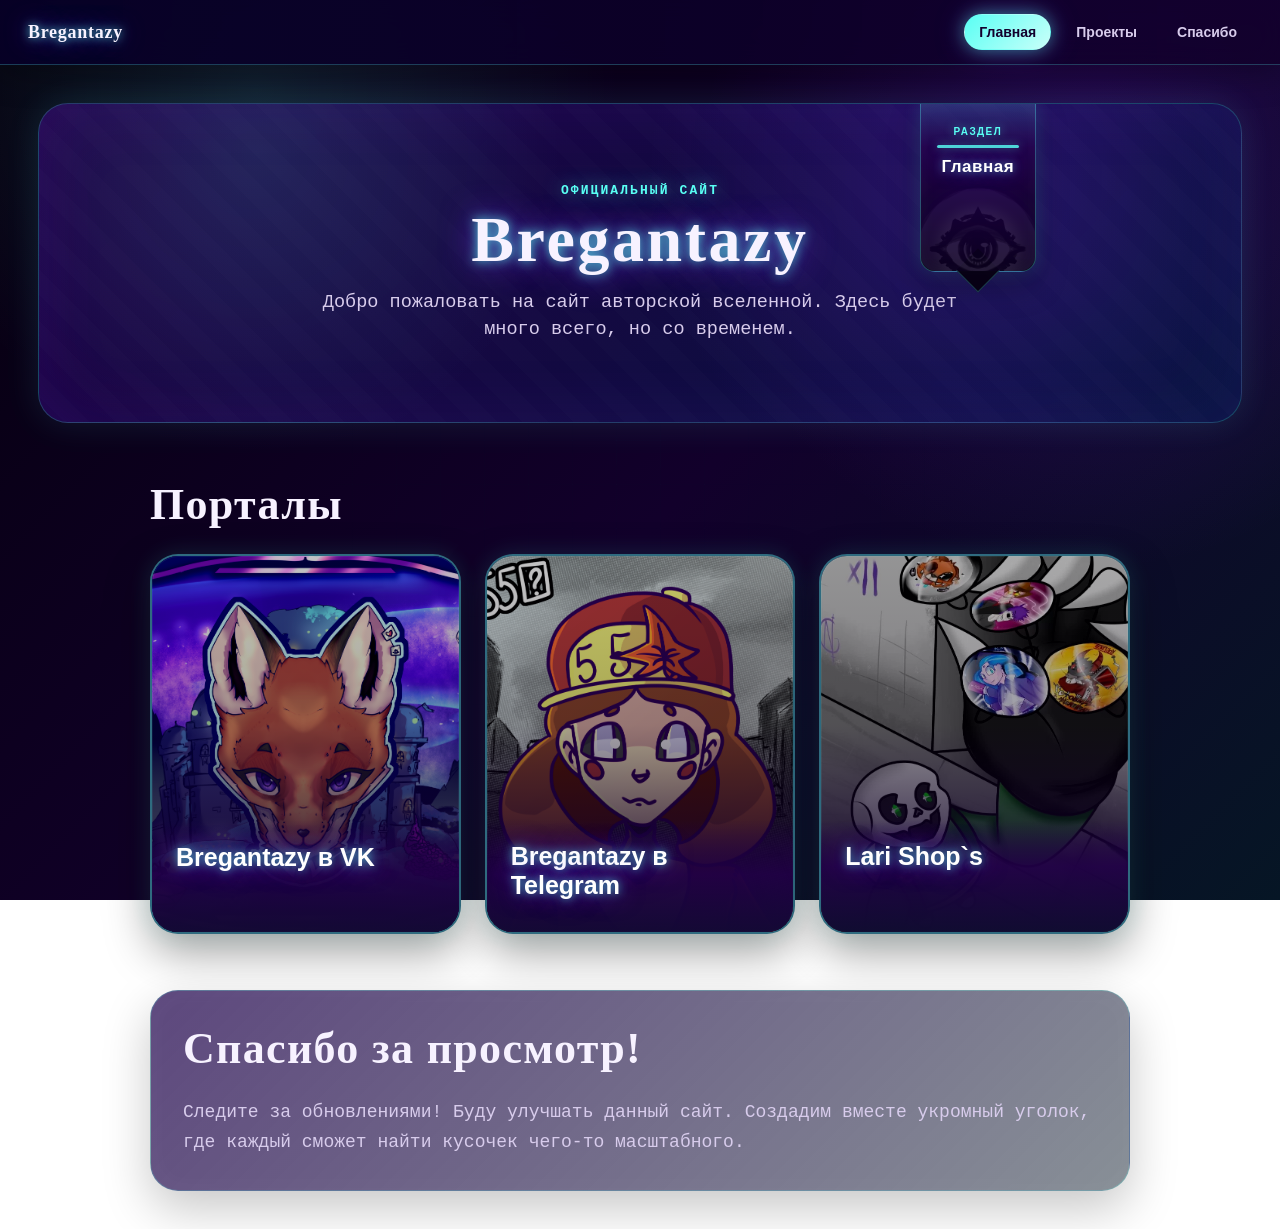
==== commit 43140ef2: "Fix3.2" ====
--- a/index.html
+++ b/index.html
@@ -13,54 +13,54 @@
     <a href="./" class="site-logo">Bregantazy</a>
 
     <nav class="site-nav" aria-label="Главная навигация">
-      <a href="../" class="nav-link" data-page="home">Главная</a>
-      <a href="../links/" class="nav-link" data-page="links">Проекты</a>
-      <a href="../thanks/" class="nav-link" data-page="thanks">Спасибо</a>
+      <a href="./" class="nav-link" data-page="home">Главная</a>
+      <a href="links/" class="nav-link" data-page="links">Проекты</a>
+      <a href="thanks/" class="nav-link" data-page="thanks">Спасибо</a>
     </nav>
   </header>
 
   <main class="page">
     <section class="hero">
-      <div class="archive-text">
+      <div class="hero-content archive-text">
         <p class="eyebrow">Официальный сайт</p>
 
         <h1>Bregantazy</h1>
 
         <p class="subtitle">
-          Добро пожаловать на сайт авторской вселенной. Здесь будет много всего, но со временем. 
+          Добро пожаловать на сайт авторской вселенной. Здесь будет много всего, но со временем.
         </p>
 
         <!--<div class="buttons">
           <a href="links/" class="button primary">Открыть проекты</a>
-          <a href="thanks/" class="button">Благодарность</a>
+          <a href="thanks/" class="button">Спасибо</a>
         </div>-->
       </div>
-      
-  <div class="hero-bookmark">
-    <span>Раздел</span>
 
-    <div class="bookmark-line"></div>
+      <div class="hero-bookmark">
+        <span>Раздел</span>
 
-    <strong>Главная</strong>
+        <div class="bookmark-line"></div>
 
-  <div class="bookmark-eye-mask" aria-hidden="true">
-    <img
-      src="/images/ui/bookmark-eye-4.png"
-      alt=""
-      class="bookmark-eye"
-    />
-</div>
+        <strong>Главная</strong>
+
+        <div class="bookmark-eye-mask" aria-hidden="true">
+          <img
+            src="images/ui/bookmark-eye-4.png"
+            alt=""
+            class="bookmark-eye"
+          />
+        </div>
+      </div>
     </section>
 
     <section class="links-section">
       <h2>Порталы</h2>
 
       <div class="cards">
-        <a
-          href="https://vk.com/bregantazy"
+        <article
           class="card link-card"
-          target="_blank"
-          rel="noopener noreferrer"
+          data-url="https://vk.com/bregantazy"
+          data-target="_blank"
         >
           <img
             src="images/groups/bregantazy-vk.png"
@@ -74,13 +74,12 @@
             <p>Основная группа. В которой более 500 разных артов вселенной.</p>
             <span class="card-action">Открыть VK →</span>
           </div>
-        </a>
+        </article>
 
-        <a
-          href="https://t.me/bregantazy"
+        <article
           class="card link-card"
-          target="_blank"
-          rel="noopener noreferrer"
+          data-url="https://t.me/bregantazy"
+          data-target="_blank"
         >
           <img
             src="images/groups/bregantazy-tg.png"
@@ -94,13 +93,12 @@
             <p>ТГК вселенной, со своими эксклюзивами и подачей.</p>
             <span class="card-action">Открыть Telegram →</span>
           </div>
-        </a>
+        </article>
 
-        <a
-          href="https://www.avito.ru/brands/e5639e336e773d61bfe0cb38af3a7798"
+        <article
           class="card link-card"
-          target="_blank"
-          rel="noopener noreferrer"
+          data-url="https://www.avito.ru/brands/e5639e336e773d61bfe0cb38af3a7798"
+          data-target="_blank"
         >
           <img
             src="images/groups/avito-shop.png"
@@ -114,7 +112,7 @@
             <p>Авито от автора. Мерч, личные вещи, коллекции.</p>
             <span class="card-action">Открыть Авито →</span>
           </div>
-        </a>
+        </article>
       </div>
     </section>
 
@@ -122,7 +120,8 @@
       <h2>Спасибо за просмотр!</h2>
 
       <p>
-       Следите за обновлениями! Буду улучшать данный сайт. Создадим вместе укромный уголок где каждый сможет найти кусочек чего-то масштабного.
+        Следите за обновлениями! Буду улучшать данный сайт. Создадим вместе укромный уголок,
+        где каждый сможет найти кусочек чего-то масштабного.
       </p>
     </section>
   </main>
--- a/style.css
+++ b/style.css
@@ -1106,4 +1106,117 @@
   font-family: var(--font-archive);
   line-height: 1.7;
   color: var(--text-soft);
+}
+/* =========================
+   Project categories
+========================= */
+
+.project-category {
+  margin-top: 56px;
+}
+
+.project-category:first-of-type {
+  margin-top: 0;
+}
+
+.category-head {
+  margin-bottom: 22px;
+}
+
+.category-head h3 {
+  margin: 0;
+
+  color: var(--text-main);
+
+  font-size: clamp(28px, 3vw, 38px);
+  letter-spacing: 0.03em;
+
+  text-shadow:
+    0 0 10px rgba(89, 255, 244, 0.28),
+    0 0 24px rgba(125, 48, 255, 0.28);
+}
+
+.category-head p:not(.section-kicker) {
+  max-width: 700px;
+  margin: 10px 0 0;
+
+  color: var(--text-soft);
+
+  font-family: var(--font-archive);
+  font-size: 17px;
+  line-height: 1.55;
+}
+
+/* Архивные карточки чуть холоднее и тусклее */
+.archived-card .link-card-image {
+  filter:
+    grayscale(0.55)
+    brightness(0.64)
+    saturate(0.72)
+    contrast(1.05);
+}
+
+.archived-card:hover .link-card-image {
+  filter:
+    grayscale(0.35)
+    brightness(0.5)
+    saturate(0.85)
+    contrast(1.08);
+}
+
+.archived-card {
+  border-color: rgba(160, 130, 210, 0.36);
+}
+
+.archived-card .project-label {
+  color: #cdb8ff;
+  border-color: rgba(205, 184, 255, 0.35);
+  background: rgba(40, 20, 70, 0.72);
+}
+/* =========================
+   Mobile card tap reveal
+   Телефон: первый тап открывает текст, второй тап открывает ссылку
+========================= */
+
+.link-card[data-url],
+a.link-card {
+  cursor: pointer;
+}
+
+@media (hover: none), (pointer: coarse), (max-width: 700px) {
+  .link-card .link-card-content {
+    transform: translateY(calc(100% - 112px)) !important;
+  }
+
+  .link-card p:not(.project-label) {
+    opacity: 0 !important;
+    transform: translateY(8px) !important;
+  }
+
+  .link-card.is-open .link-card-content {
+    transform: translateY(0) !important;
+  }
+
+  .link-card.is-open .link-card-image {
+    transform: scale(1.1) !important;
+
+    filter:
+      brightness(0.48)
+      saturate(1.16)
+      contrast(1.08) !important;
+  }
+
+  .link-card.is-open p:not(.project-label) {
+    opacity: 1 !important;
+    transform: translateY(0) !important;
+  }
+
+  .link-card.is-open {
+    border-color: rgba(89, 255, 244, 0.9) !important;
+
+    box-shadow:
+      0 24px 64px rgba(0, 0, 0, 0.46),
+      0 0 36px rgba(89, 255, 244, 0.28),
+      0 0 50px rgba(126, 53, 255, 0.22) !important;
+  }
 }
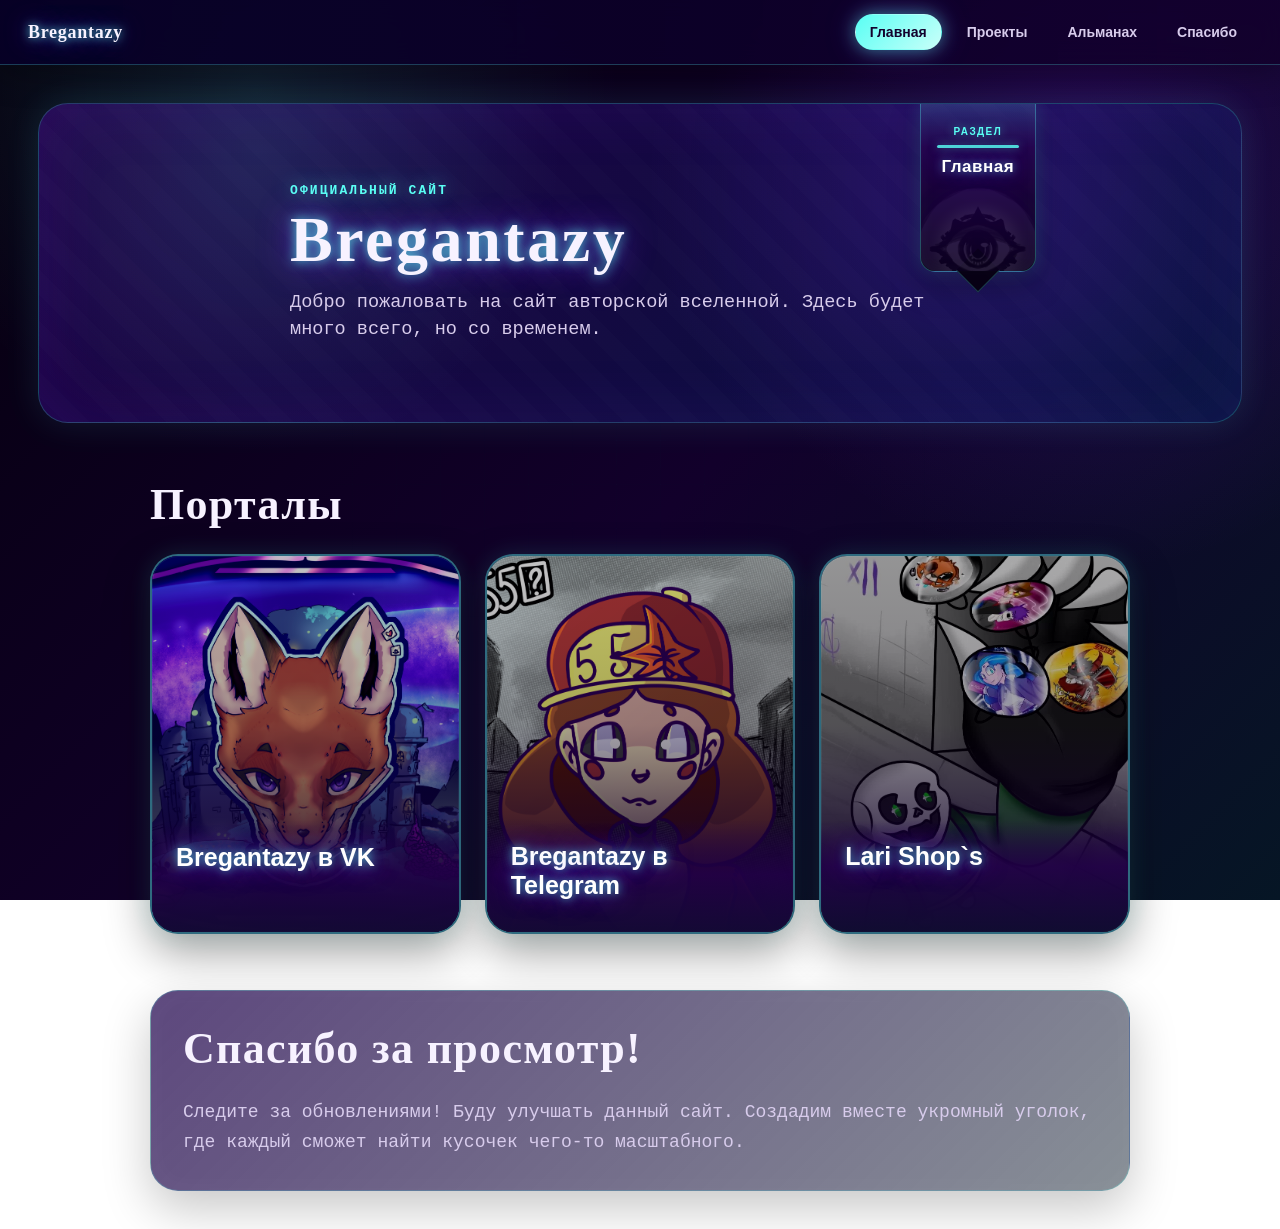
==== commit 907a6a50: "Update4" ====
--- a/index.html
+++ b/index.html
@@ -10,18 +10,19 @@
 </head>
 <body>
   <header class="site-header">
-    <a href="./" class="site-logo">Bregantazy</a>
+  <a href="../" class="site-logo">Bregantazy</a>
 
-    <nav class="site-nav" aria-label="Главная навигация">
-      <a href="./" class="nav-link" data-page="home">Главная</a>
-      <a href="links/" class="nav-link" data-page="links">Проекты</a>
-      <a href="thanks/" class="nav-link" data-page="thanks">Спасибо</a>
-    </nav>
-  </header>
+  <nav class="site-nav" aria-label="Главная навигация">
+    <a href="./" class="nav-link" data-page="home">Главная</a>
+    <a href="links/" class="nav-link" data-page="links">Проекты</a>
+    <a href="almanac/" class="nav-link" data-page="almanac">Альманах</a>
+    <a href="thanks/" class="nav-link" data-page="thanks">Спасибо</a>
+  </nav>
+</header>
 
   <main class="page">
     <section class="hero">
-      <div class="hero-content archive-text">
+      <div class="archive-text">
         <p class="eyebrow">Официальный сайт</p>
 
         <h1>Bregantazy</h1>
--- a/style.css
+++ b/style.css
@@ -1219,4 +1219,912 @@
       0 0 36px rgba(89, 255, 244, 0.28),
       0 0 50px rgba(126, 53, 255, 0.22) !important;
   }
+}
+/* =========================
+   Almanac portrait cards
+========================= */
+
+.almanac-card {
+  position: relative;
+  overflow: hidden;
+}
+
+.almanac-portrait {
+  position: relative;
+
+  height: 210px;
+  margin: -24px -24px 22px;
+
+  overflow: hidden;
+
+  border-bottom: 1px solid rgba(89, 255, 244, 0.24);
+
+  background:
+    radial-gradient(circle at center, rgba(89, 255, 244, 0.12), transparent 55%),
+    rgba(8, 0, 20, 0.72);
+}
+
+.almanac-portrait img {
+  width: 100%;
+  height: 100%;
+
+  object-fit: cover;
+  object-position: center;
+
+  filter:
+    brightness(0.84)
+    saturate(1.08)
+    contrast(1.05);
+
+  transform: scale(1.02);
+
+  transition:
+    transform 0.3s ease,
+    filter 0.3s ease;
+}
+
+.almanac-card:hover .almanac-portrait img {
+  transform: scale(1.08);
+
+  filter:
+    brightness(0.68)
+    saturate(1.16)
+    contrast(1.08);
+}
+
+.almanac-meta {
+  display: flex;
+  flex-wrap: wrap;
+  gap: 8px;
+
+  margin: 0 0 14px;
+}
+
+.almanac-meta span {
+  padding: 6px 9px;
+
+  border: 1px solid rgba(89, 255, 244, 0.28);
+  border-radius: 999px;
+
+  background: rgba(89, 255, 244, 0.08);
+  color: var(--text-soft);
+
+  font-family: var(--font-archive);
+  font-size: 12px;
+}
+/* =========================
+   Clickable Almanac cards
+========================= */
+
+.almanac-card-link {
+  display: block;
+  color: inherit;
+  text-decoration: none;
+  cursor: pointer;
+}
+
+.almanac-card-link::after {
+  content: "Открыть досье →";
+
+  display: inline-flex;
+
+  margin-top: 18px;
+
+  color: var(--color-accent);
+
+  font-family: var(--font-ui);
+  font-size: 14px;
+  font-weight: 900;
+
+  text-shadow: 0 0 10px rgba(89, 255, 244, 0.65);
+}
+
+/* =========================
+   Dossier page
+========================= */
+
+.dossier-page {
+  width: min(100%, 1180px);
+  margin: clamp(32px, 5vw, 56px) auto 0;
+}
+
+.dossier-layout {
+  display: grid;
+  grid-template-columns: 340px 1fr;
+  gap: 24px;
+  align-items: start;
+}
+
+.dossier-sidebar,
+.dossier-panel {
+  border: 1px solid rgba(89, 255, 244, 0.22);
+  border-radius: 28px;
+
+  background:
+    linear-gradient(
+      135deg,
+      rgba(30, 0, 75, 0.72),
+      rgba(6, 22, 37, 0.48)
+    );
+
+  box-shadow:
+    0 18px 48px rgba(0, 0, 0, 0.22),
+    inset 0 0 28px rgba(255, 255, 255, 0.035);
+}
+
+.dossier-sidebar {
+  overflow: hidden;
+}
+
+.dossier-portrait {
+  height: 360px;
+
+  overflow: hidden;
+
+  border-bottom: 1px solid rgba(89, 255, 244, 0.24);
+
+  background:
+    radial-gradient(circle at center, rgba(89, 255, 244, 0.12), transparent 55%),
+    rgba(8, 0, 20, 0.72);
+}
+
+.dossier-portrait img {
+  width: 100%;
+  height: 100%;
+
+  object-fit: cover;
+  object-position: center;
+}
+
+.dossier-facts {
+  padding: 24px;
+}
+
+.dossier-facts h2 {
+  margin-bottom: 18px;
+  font-size: 28px;
+}
+
+.dossier-facts dl {
+  margin: 0;
+
+  display: grid;
+  gap: 14px;
+}
+
+.dossier-facts div {
+  padding-bottom: 12px;
+  border-bottom: 1px solid rgba(89, 255, 244, 0.14);
+}
+
+.dossier-facts dt {
+  margin-bottom: 4px;
+
+  color: var(--color-accent);
+
+  font-size: 12px;
+  font-weight: 900;
+  letter-spacing: 0.12em;
+  text-transform: uppercase;
+}
+
+.dossier-facts dd {
+  margin: 0;
+
+  color: var(--text-soft);
+
+  font-family: var(--font-archive);
+  line-height: 1.45;
+}
+
+.dossier-content {
+  display: grid;
+  gap: 24px;
+}
+
+.dossier-panel {
+  padding: 28px;
+}
+
+.dossier-panel h2 {
+  margin-bottom: 16px;
+}
+
+.dossier-panel p {
+  margin: 0;
+
+  color: var(--text-soft);
+
+  font-family: var(--font-archive);
+  font-size: 17px;
+  line-height: 1.65;
+}
+
+.dossier-panel p + p {
+  margin-top: 16px;
+}
+
+.dossier-list {
+  display: grid;
+  grid-template-columns: repeat(2, 1fr);
+  gap: 16px;
+
+  margin-top: 22px;
+}
+
+.dossier-list div {
+  padding: 18px;
+
+  border: 1px solid rgba(89, 255, 244, 0.18);
+  border-radius: 20px;
+
+  background: rgba(8, 0, 20, 0.42);
+}
+
+.dossier-list strong {
+  display: block;
+
+  margin-bottom: 8px;
+
+  color: #ffffff;
+  font-size: 18px;
+}
+
+.dossier-list p {
+  font-size: 14px;
+}
+
+.spoiler-panel {
+  border-color: rgba(255, 211, 106, 0.26);
+}
+
+.dossier-back {
+  margin-top: 24px;
+}
+
+@media (max-width: 800px) {
+  .dossier-layout {
+    grid-template-columns: 1fr;
+  }
+
+  .dossier-portrait {
+    height: 320px;
+  }
+
+  .dossier-list {
+    grid-template-columns: 1fr;
+  }
+}
+/* =========================
+   Scroll-rise fixed character
+   Цербелла вылезает из нижнего края экрана у конца страницы
+========================= */
+
+.dossier-character-floor {
+  height: 0 !important;
+  min-height: 0 !important;
+  margin: 0 !important;
+  padding: 0 !important;
+
+  overflow: visible !important;
+
+  pointer-events: none;
+  user-select: none;
+}
+
+.dossier-character-art {
+  position: fixed !important;
+
+  right: 28px !important;
+  bottom: -34px !important;
+  z-index: 999 !important;
+
+  width: 430px;
+
+  opacity: 0;
+  transform: translateY(115%);
+
+  will-change: transform, opacity;
+
+  pointer-events: none;
+  user-select: none;
+}
+
+.dossier-character-art img {
+  display: block;
+
+  width: 100%;
+  height: auto;
+
+  filter:
+    drop-shadow(0 0 16px rgba(89, 255, 244, 0.1))
+    drop-shadow(0 18px 26px rgba(0, 0, 0, 0.42));
+
+  animation: dossierCharacterFloat 5.5s ease-in-out infinite;
+}
+
+@keyframes dossierCharacterFloat {
+  0% {
+    transform: translateY(0) rotate(-0.3deg);
+  }
+
+  50% {
+    transform: translateY(-8px) rotate(0.25deg);
+  }
+
+  100% {
+    transform: translateY(0) rotate(-0.3deg);
+  }
+}
+
+@media (max-width: 1200px) {
+  .dossier-character-art {
+    width: 370px;
+    right: 18px !important;
+    bottom: -28px !important;
+  }
+}
+
+@media (max-width: 800px) {
+  .dossier-character-art {
+    display: none;
+  }
+}
+/* =========================
+   Cerbella layered art
+   Многослойная Цербелла
+========================= */
+
+.cerbella-layered {
+  aspect-ratio: 1 / 1.25;
+}
+
+.cerbella-layer {
+  position: absolute;
+  inset: 0;
+
+  display: block;
+
+  width: 100%;
+  height: 100%;
+
+  object-fit: contain;
+
+  pointer-events: none;
+  user-select: none;
+}
+
+.cerbella-body {
+  z-index: 1;
+}
+
+.cerbella-skirt {
+  z-index: 2;
+  transform-origin: 52% 76%;
+  animation: cerbellaSkirtFloat 5.8s ease-in-out infinite;
+}
+
+.cerbella-cookie-jar {
+  z-index: 3;
+  transform-origin: 42% 70%;
+  animation: cerbellaJarFloat 4.8s ease-in-out infinite;
+}
+
+.cerbella-head {
+  z-index: 4;
+  transform-origin: 52% 36%;
+  animation: cerbellaHeadFloat 5.5s ease-in-out infinite;
+}
+
+.cerbella-bow-hair {
+  z-index: 5;
+  transform-origin: 58% 32%;
+  animation: cerbellaBowHairFloat 4.6s ease-in-out infinite;
+}
+
+/* лёгкое дыхание головы */
+@keyframes cerbellaHeadFloat {
+  0% {
+    transform: translateY(0) rotate(-0.25deg);
+  }
+
+  50% {
+    transform: translateY(-5px) rotate(0.25deg);
+  }
+
+  100% {
+    transform: translateY(0) rotate(-0.25deg);
+  }
+}
+
+/* волосы и бант чуть живее */
+@keyframes cerbellaBowHairFloat {
+  0% {
+    transform: translateY(0) rotate(0deg);
+  }
+
+  50% {
+    transform: translateY(-7px) rotate(0.7deg);
+  }
+
+  100% {
+    transform: translateY(0) rotate(0deg);
+  }
+}
+
+/* юбка мягко отстаёт */
+@keyframes cerbellaSkirtFloat {
+  0% {
+    transform: translateY(0) rotate(0.15deg);
+  }
+
+  50% {
+    transform: translateY(-3px) rotate(-0.25deg);
+  }
+
+  100% {
+    transform: translateY(0) rotate(0.15deg);
+  }
+}
+
+/* банка чуть качается отдельно */
+@keyframes cerbellaJarFloat {
+  0% {
+    transform: translateY(0) rotate(-0.35deg);
+  }
+
+  50% {
+    transform: translateY(-4px) rotate(0.45deg);
+  }
+
+  100% {
+    transform: translateY(0) rotate(-0.35deg);
+  }
+}
+
+/* Движение всей Цербеллы целиком, чтобы слои не разъезжались */
+@keyframes cerbellaWholeFloat {
+  0% {
+    transform: translateY(0) rotate(-0.3deg);
+  }
+
+  50% {
+    transform: translateY(-8px) rotate(0.25deg);
+  }
+
+  100% {
+    transform: translateY(0) rotate(-0.3deg);
+  }
+}
+
+/* Пока отключаем отдельные движения слоёв, чтобы собрать персонажа ровно */
+.cerbella-head,
+.cerbella-bow-hair,
+.cerbella-skirt,
+.cerbella-cookie-jar {
+  animation: none !important;
+  transform: none !important;
+}
+
+@media (max-width: 1200px) {
+  .dossier-character-art {
+    width: 370px;
+    height: 482px;
+
+    right: 18px !important;
+    bottom: -28px !important;
+  }
+}
+
+@media (max-width: 800px) {
+  .dossier-character-art {
+    display: none;
+  }
+}
+/* =========================
+   Cerbella fixed scroll-rise + snake inertia
+========================= */
+
+.dossier-character-floor {
+  height: 0 !important;
+  min-height: 0 !important;
+  margin: 0 !important;
+  padding: 0 !important;
+
+  overflow: visible !important;
+
+  pointer-events: none;
+  user-select: none;
+}
+
+.dossier-character-art {
+  position: fixed !important;
+
+  right: 28px !important;
+  bottom: -34px !important;
+  z-index: 999 !important;
+
+  width: 430px;
+  height: 430px;
+
+  opacity: 0;
+  transform: translateY(115%);
+
+  will-change: transform, opacity;
+
+  pointer-events: none;
+  user-select: none;
+}
+
+.cerbella-motion {
+  position: relative;
+
+  width: 100%;
+  height: 100%;
+
+  transform: none;
+  will-change: transform;
+}
+
+.cerbella-stack {
+  position: relative;
+
+  width: 100%;
+  height: 100%;
+
+  filter:
+    drop-shadow(0 0 16px rgba(89, 255, 244, 0.1))
+    drop-shadow(0 18px 26px rgba(0, 0, 0, 0.42));
+
+  animation: cerbellaWholeBreath 6s ease-in-out infinite;
+}
+
+.dossier-character-art .cerbella-layer {
+  position: absolute !important;
+  inset: 0 !important;
+
+  display: block !important;
+
+  width: 100% !important;
+  height: 100% !important;
+
+  object-fit: contain !important;
+  object-position: center bottom !important;
+
+  max-width: none !important;
+
+  filter: none !important;
+  animation: none !important;
+
+  pointer-events: none;
+  user-select: none;
+
+  will-change: transform;
+}
+
+/* Твой порядок слоёв */
+.cerbella-head {
+  z-index: 5;
+}
+
+.cerbella-body {
+  z-index: 4;
+}
+
+.cerbella-skirt {
+  z-index: 3;
+}
+
+.cerbella-cookie-jar {
+  z-index: 2;
+}
+
+.cerbella-bow-hair {
+  z-index: 1;
+}
+
+/* Лёгкое дыхание всей куклы */
+@keyframes cerbellaWholeBreath {
+  0% {
+    transform: translateY(0);
+  }
+
+  50% {
+    transform: translateY(-4px);
+  }
+
+  100% {
+    transform: translateY(0);
+  }
+}
+
+/* Змеиная логика слоёв */
+.cerbella-head {
+  transform:
+    translate3d(
+      calc(var(--snake-head-x, 0) * 1px),
+      calc(var(--snake-head-y, 0) * 1px),
+      0
+    )
+    rotate(calc(var(--snake-head-rotate, 0) * 1deg)) !important;
+
+  transform-origin: 52% 38%;
+}
+
+.cerbella-body {
+  transform:
+    translate3d(
+      calc(var(--snake-body-x, 0) * 1px),
+      calc(var(--snake-body-y, 0) * 1px),
+      0
+    )
+    rotate(calc(var(--snake-body-rotate, 0) * 1deg)) !important;
+
+  transform-origin: 50% 70%;
+}
+
+.cerbella-skirt {
+  transform:
+    translate3d(
+      calc(var(--snake-skirt-x, 0) * 1px),
+      calc(var(--snake-skirt-y, 0) * 1px),
+      0
+    )
+    rotate(calc(var(--snake-skirt-rotate, 0) * 1deg)) !important;
+
+  transform-origin: 50% 82%;
+}
+
+.cerbella-cookie-jar {
+  transform:
+    translate3d(
+      calc(var(--snake-jar-x, 0) * 1px),
+      calc(var(--snake-jar-y, 0) * 1px),
+      0
+    )
+    rotate(calc(var(--snake-jar-rotate, 0) * 1deg)) !important;
+
+  transform-origin: 42% 70%;
+}
+
+.cerbella-bow-hair {
+  transform:
+    translate3d(
+      calc(var(--snake-bow-x, 0) * 1px),
+      calc(var(--snake-bow-y, 0) * 1px),
+      0
+    )
+    rotate(calc(var(--snake-bow-rotate, 0) * 1deg)) !important;
+
+  transform-origin: 58% 32%;
+}
+
+@media (max-width: 1200px) {
+  .dossier-character-art {
+    width: 370px;
+    height: 370px;
+
+    right: 18px !important;
+    bottom: -28px !important;
+  }
+}
+
+@media (max-width: 800px) {
+  .dossier-character-art {
+    display: none !important;
+  }
+}
+/* =========================
+   Cerbella final size override
+   Увеличиваем нижнюю Цербеллу
+========================= */
+
+.dossier-character-art {
+  width: 520px !important;
+  height: 520px !important;
+
+  right: 18px !important;
+  bottom: -46px !important;
+}
+
+@media (max-width: 1200px) {
+  .dossier-character-art {
+    width: 460px !important;
+    height: 460px !important;
+
+    right: 10px !important;
+    bottom: -42px !important;
+  }
+}
+
+@media (max-width: 800px) {
+  .dossier-character-art {
+    display: none !important;
+  }
+}
+/* =========================
+   Cerbella mobile version
+   На телефоне нет мышки, поэтому остаются скролл, моргание и тап
+========================= */
+
+@media (max-width: 800px) {
+  .dossier-character-art {
+    display: block !important;
+
+    right: -18px !important;
+    bottom: -28px !important;
+
+    width: min(62vw, 260px);
+    height: min(62vw, 260px);
+
+    pointer-events: auto;
+  }
+
+  .cerbella-motion {
+    pointer-events: auto;
+  }
+
+  .cerbella-stack {
+    animation: cerbellaMobileIdle 4.8s ease-in-out infinite;
+  }
+
+  .dossier-character-art .cerbella-layer {
+    transform: none !important;
+  }
+}
+
+@keyframes cerbellaMobileIdle {
+  0% {
+    transform: translateY(0) rotate(-0.2deg);
+  }
+
+  50% {
+    transform: translateY(-5px) rotate(0.25deg);
+  }
+
+  100% {
+    transform: translateY(0) rotate(-0.2deg);
+  }
+}
+/* =========================
+   Cerbella mobile tap figure-eight
+========================= */
+
+@media (max-width: 800px) {
+  .dossier-character-art {
+    display: block !important;
+
+    right: -12px !important;
+    bottom: -28px !important;
+
+    width: 300px !important;
+    height: 300px !important;
+
+    pointer-events: auto !important;
+  }
+
+  .dossier-character-floor,
+  .cerbella-motion,
+  .cerbella-stack {
+    pointer-events: auto !important;
+  }
+
+  .dossier-character-art .cerbella-layer {
+    transform: none !important;
+  }
+
+  .cerbella-stack {
+    animation: cerbellaMobileIdle 5s ease-in-out infinite;
+  }
+}
+
+@keyframes cerbellaMobileIdle {
+  0% {
+    transform: translateY(0) rotate(-0.2deg);
+  }
+
+  50% {
+    transform: translateY(-4px) rotate(0.2deg);
+  }
+
+  100% {
+    transform: translateY(0) rotate(-0.2deg);
+  }
+}
+@media (max-width: 800px) {
+  .cerbella-motion.is-figure-eight {
+    animation: cerbellaFigureEight 0.9s ease-in-out;
+  }
+
+  .cerbella-motion.is-figure-eight .cerbella-bow-hair {
+    animation: cerbellaFigureEightBow 0.9s ease-in-out;
+  }
+
+  .cerbella-motion.is-figure-eight .cerbella-skirt {
+    animation: cerbellaFigureEightSkirt 0.9s ease-in-out;
+  }
+
+  .cerbella-motion.is-figure-eight .cerbella-cookie-jar {
+    animation: cerbellaFigureEightJar 0.9s ease-in-out;
+  }
+}
+
+@keyframes cerbellaFigureEight {
+  0% {
+    transform: translate(0, 0) rotate(0deg);
+  }
+
+  20% {
+    transform: translate(-10px, -8px) rotate(-2.5deg);
+  }
+
+  40% {
+    transform: translate(10px, 4px) rotate(2deg);
+  }
+
+  60% {
+    transform: translate(-8px, 7px) rotate(-1.6deg);
+  }
+
+  80% {
+    transform: translate(7px, -4px) rotate(1.2deg);
+  }
+
+  100% {
+    transform: translate(0, 0) rotate(0deg);
+  }
+}
+
+@keyframes cerbellaFigureEightBow {
+  0% {
+    transform: translate(0, 0) rotate(0deg);
+  }
+
+  35% {
+    transform: translate(-8px, -10px) rotate(-4deg);
+  }
+
+  65% {
+    transform: translate(8px, 6px) rotate(3deg);
+  }
+
+  100% {
+    transform: translate(0, 0) rotate(0deg);
+  }
+}
+
+@keyframes cerbellaFigureEightSkirt {
+  0% {
+    transform: translate(0, 0) rotate(0deg);
+  }
+
+  35% {
+    transform: translate(5px, 3px) rotate(2deg);
+  }
+
+  65% {
+    transform: translate(-5px, 4px) rotate(-2deg);
+  }
+
+  100% {
+    transform: translate(0, 0) rotate(0deg);
+  }
+}
+
+@keyframes cerbellaFigureEightJar {
+  0% {
+    transform: translate(0, 0) rotate(0deg);
+  }
+
+  30% {
+    transform: translate(6px, 5px) rotate(4deg);
+  }
+
+  60% {
+    transform: translate(-5px, -3px) rotate(-3deg);
+  }
+
+  100% {
+    transform: translate(0, 0) rotate(0deg);
+  }
 }
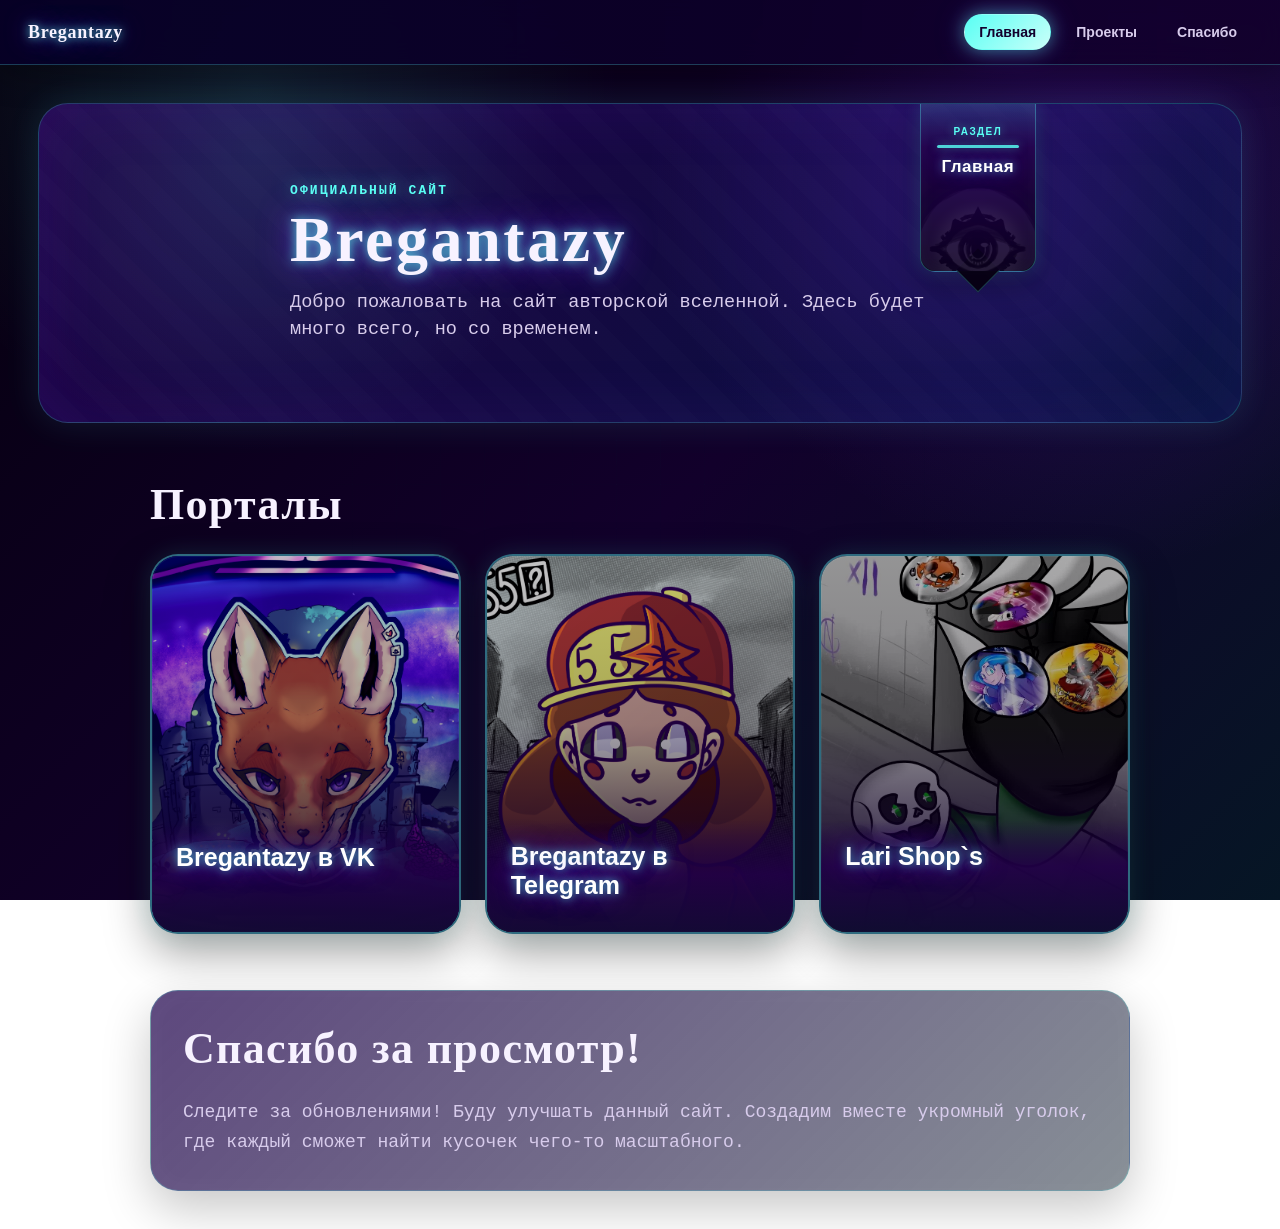
==== commit eed229ba: "Fix4.5" ====
--- a/index.html
+++ b/index.html
@@ -15,7 +15,7 @@
   <nav class="site-nav" aria-label="Главная навигация">
     <a href="./" class="nav-link" data-page="home">Главная</a>
     <a href="links/" class="nav-link" data-page="links">Проекты</a>
-    <a href="almanac/" class="nav-link" data-page="almanac">Альманах</a>
+    <!--<a href="almanac/" class="nav-link" data-page="almanac">Альманах</a>-->
     <a href="thanks/" class="nav-link" data-page="thanks">Спасибо</a>
   </nav>
 </header>
--- a/style.css
+++ b/style.css
@@ -1987,7 +1987,8 @@
   }
 }
 /* =========================
-   Cerbella mobile tap figure-eight
+   Cerbella mobile Helltaker-like tap dance
+   При тапе: короткий боковой танец слоями
 ========================= */
 
 @media (max-width: 800px) {
@@ -2009,65 +2010,69 @@
     pointer-events: auto !important;
   }
 
+  /* В обычном состоянии вся кукла не пляшет */
+  .cerbella-motion {
+    animation: none !important;
+    transform: none !important;
+  }
+
+  .cerbella-stack {
+    animation: none !important;
+    transform: none !important;
+  }
+
   .dossier-character-art .cerbella-layer {
+    animation: none !important;
     transform: none !important;
   }
 
-  .cerbella-stack {
-    animation: cerbellaMobileIdle 5s ease-in-out infinite;
-  }
-}
-
-@keyframes cerbellaMobileIdle {
-  0% {
-    transform: translateY(0) rotate(-0.2deg);
-  }
-
-  50% {
-    transform: translateY(-4px) rotate(0.2deg);
-  }
-
-  100% {
-    transform: translateY(0) rotate(-0.2deg);
-  }
-}
-@media (max-width: 800px) {
+  /* Тап: не двигаем всю куклу одной плитой */
   .cerbella-motion.is-figure-eight {
-    animation: cerbellaFigureEight 0.9s ease-in-out;
+    animation: none !important;
+    transform: none !important;
+  }
+
+  .cerbella-motion.is-figure-eight .cerbella-head {
+    animation: cerbellaTapDanceHead 0.82s ease-in-out;
+  }
+
+  .cerbella-motion.is-figure-eight .cerbella-body {
+    animation: cerbellaTapDanceBody 0.82s ease-in-out;
+  }
+
+  .cerbella-motion.is-figure-eight .cerbella-skirt {
+    animation: cerbellaTapDanceSkirt 0.82s ease-in-out;
+  }
+
+  .cerbella-motion.is-figure-eight .cerbella-cookie-jar {
+    animation: cerbellaTapDanceJar 0.82s ease-in-out;
   }
 
   .cerbella-motion.is-figure-eight .cerbella-bow-hair {
-    animation: cerbellaFigureEightBow 0.9s ease-in-out;
-  }
-
-  .cerbella-motion.is-figure-eight .cerbella-skirt {
-    animation: cerbellaFigureEightSkirt 0.9s ease-in-out;
-  }
-
-  .cerbella-motion.is-figure-eight .cerbella-cookie-jar {
-    animation: cerbellaFigureEightJar 0.9s ease-in-out;
-  }
-}
-
-@keyframes cerbellaFigureEight {
+    animation: cerbellaTapDanceBow 0.82s ease-in-out;
+  }
+}
+
+/* Голова ведёт, но не слишком резко */
+@keyframes cerbellaTapDanceHead {
   0% {
     transform: translate(0, 0) rotate(0deg);
   }
 
-  20% {
-    transform: translate(-10px, -8px) rotate(-2.5deg);
-  }
-
-  40% {
-    transform: translate(10px, 4px) rotate(2deg);
-  }
-
-  60% {
-    transform: translate(-8px, 7px) rotate(-1.6deg);
-  }
-
-  80% {
-    transform: translate(7px, -4px) rotate(1.2deg);
+  18% {
+    transform: translate(-5px, -2px) rotate(-1.4deg);
+  }
+
+  36% {
+    transform: translate(5px, 1px) rotate(1.2deg);
+  }
+
+  54% {
+    transform: translate(-4px, -1px) rotate(-1deg);
+  }
+
+  72% {
+    transform: translate(3px, 1px) rotate(0.7deg);
   }
 
   100% {
@@ -2075,17 +2080,26 @@
   }
 }
 
-@keyframes cerbellaFigureEightBow {
+/* Тело идёт в другую сторону, как танцевальная противофаза */
+@keyframes cerbellaTapDanceBody {
   0% {
     transform: translate(0, 0) rotate(0deg);
   }
 
-  35% {
-    transform: translate(-8px, -10px) rotate(-4deg);
-  }
-
-  65% {
-    transform: translate(8px, 6px) rotate(3deg);
+  18% {
+    transform: translate(3px, 0) rotate(0.6deg);
+  }
+
+  36% {
+    transform: translate(-3px, 0) rotate(-0.5deg);
+  }
+
+  54% {
+    transform: translate(2px, 0) rotate(0.4deg);
+  }
+
+  72% {
+    transform: translate(-1px, 0) rotate(-0.25deg);
   }
 
   100% {
@@ -2093,17 +2107,26 @@
   }
 }
 
-@keyframes cerbellaFigureEightSkirt {
+/* Юбка раскачивается сильнее тела */
+@keyframes cerbellaTapDanceSkirt {
   0% {
     transform: translate(0, 0) rotate(0deg);
   }
 
-  35% {
-    transform: translate(5px, 3px) rotate(2deg);
-  }
-
-  65% {
-    transform: translate(-5px, 4px) rotate(-2deg);
+  18% {
+    transform: translate(5px, 2px) rotate(2deg);
+  }
+
+  36% {
+    transform: translate(-5px, 1px) rotate(-1.8deg);
+  }
+
+  54% {
+    transform: translate(4px, 2px) rotate(1.4deg);
+  }
+
+  72% {
+    transform: translate(-2px, 1px) rotate(-0.8deg);
   }
 
   100% {
@@ -2111,20 +2134,73 @@
   }
 }
 
-@keyframes cerbellaFigureEightJar {
+/* Банка с печеньями слегка запаздывает и качается */
+@keyframes cerbellaTapDanceJar {
   0% {
     transform: translate(0, 0) rotate(0deg);
   }
 
-  30% {
-    transform: translate(6px, 5px) rotate(4deg);
-  }
-
-  60% {
-    transform: translate(-5px, -3px) rotate(-3deg);
+  22% {
+    transform: translate(4px, 3px) rotate(2.5deg);
+  }
+
+  44% {
+    transform: translate(-4px, 1px) rotate(-2deg);
+  }
+
+  66% {
+    transform: translate(3px, 2px) rotate(1.2deg);
   }
 
   100% {
     transform: translate(0, 0) rotate(0deg);
   }
+}
+
+/* Бант и пучок самые лёгкие, поэтому качаются заметнее */
+@keyframes cerbellaTapDanceBow {
+  0% {
+    transform: translate(0, 0) rotate(0deg);
+  }
+
+  18% {
+    transform: translate(-7px, -5px) rotate(-3.2deg);
+  }
+
+  36% {
+    transform: translate(7px, 3px) rotate(2.8deg);
+  }
+
+  54% {
+    transform: translate(-5px, -2px) rotate(-2deg);
+  }
+
+  72% {
+    transform: translate(3px, 1px) rotate(1.2deg);
+  }
+
+  100% {
+    transform: translate(0, 0) rotate(0deg);
+  }
+}
+/* =========================
+   Cerbella mobile tap hitbox fix
+   Чтобы на телефоне по Цербелле можно было нажать
+========================= */
+
+@media (max-width: 800px) {
+  .dossier-character-art {
+    display: block !important;
+    pointer-events: auto !important;
+    touch-action: manipulation;
+  }
+
+  .cerbella-motion,
+  .cerbella-stack {
+    pointer-events: auto !important;
+  }
+
+  .dossier-character-art .cerbella-layer {
+    pointer-events: none !important;
+  }
 }
